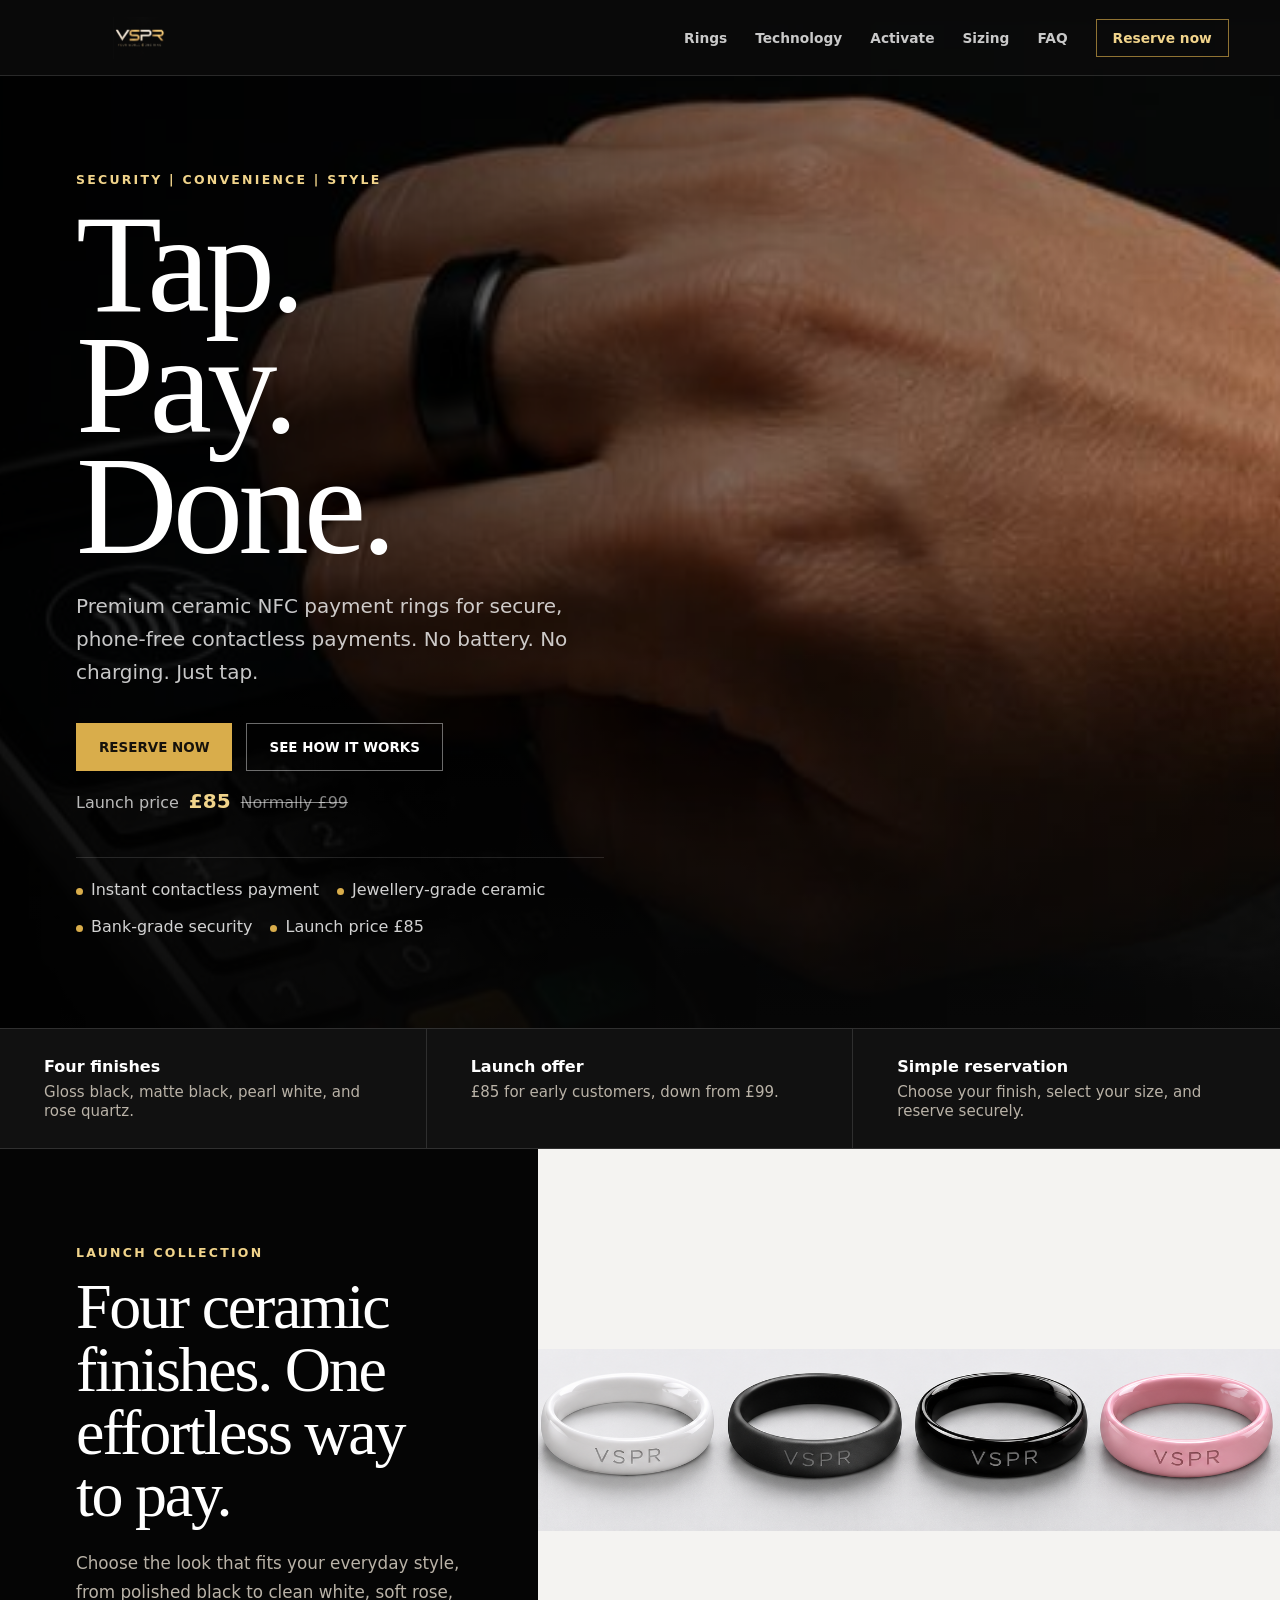
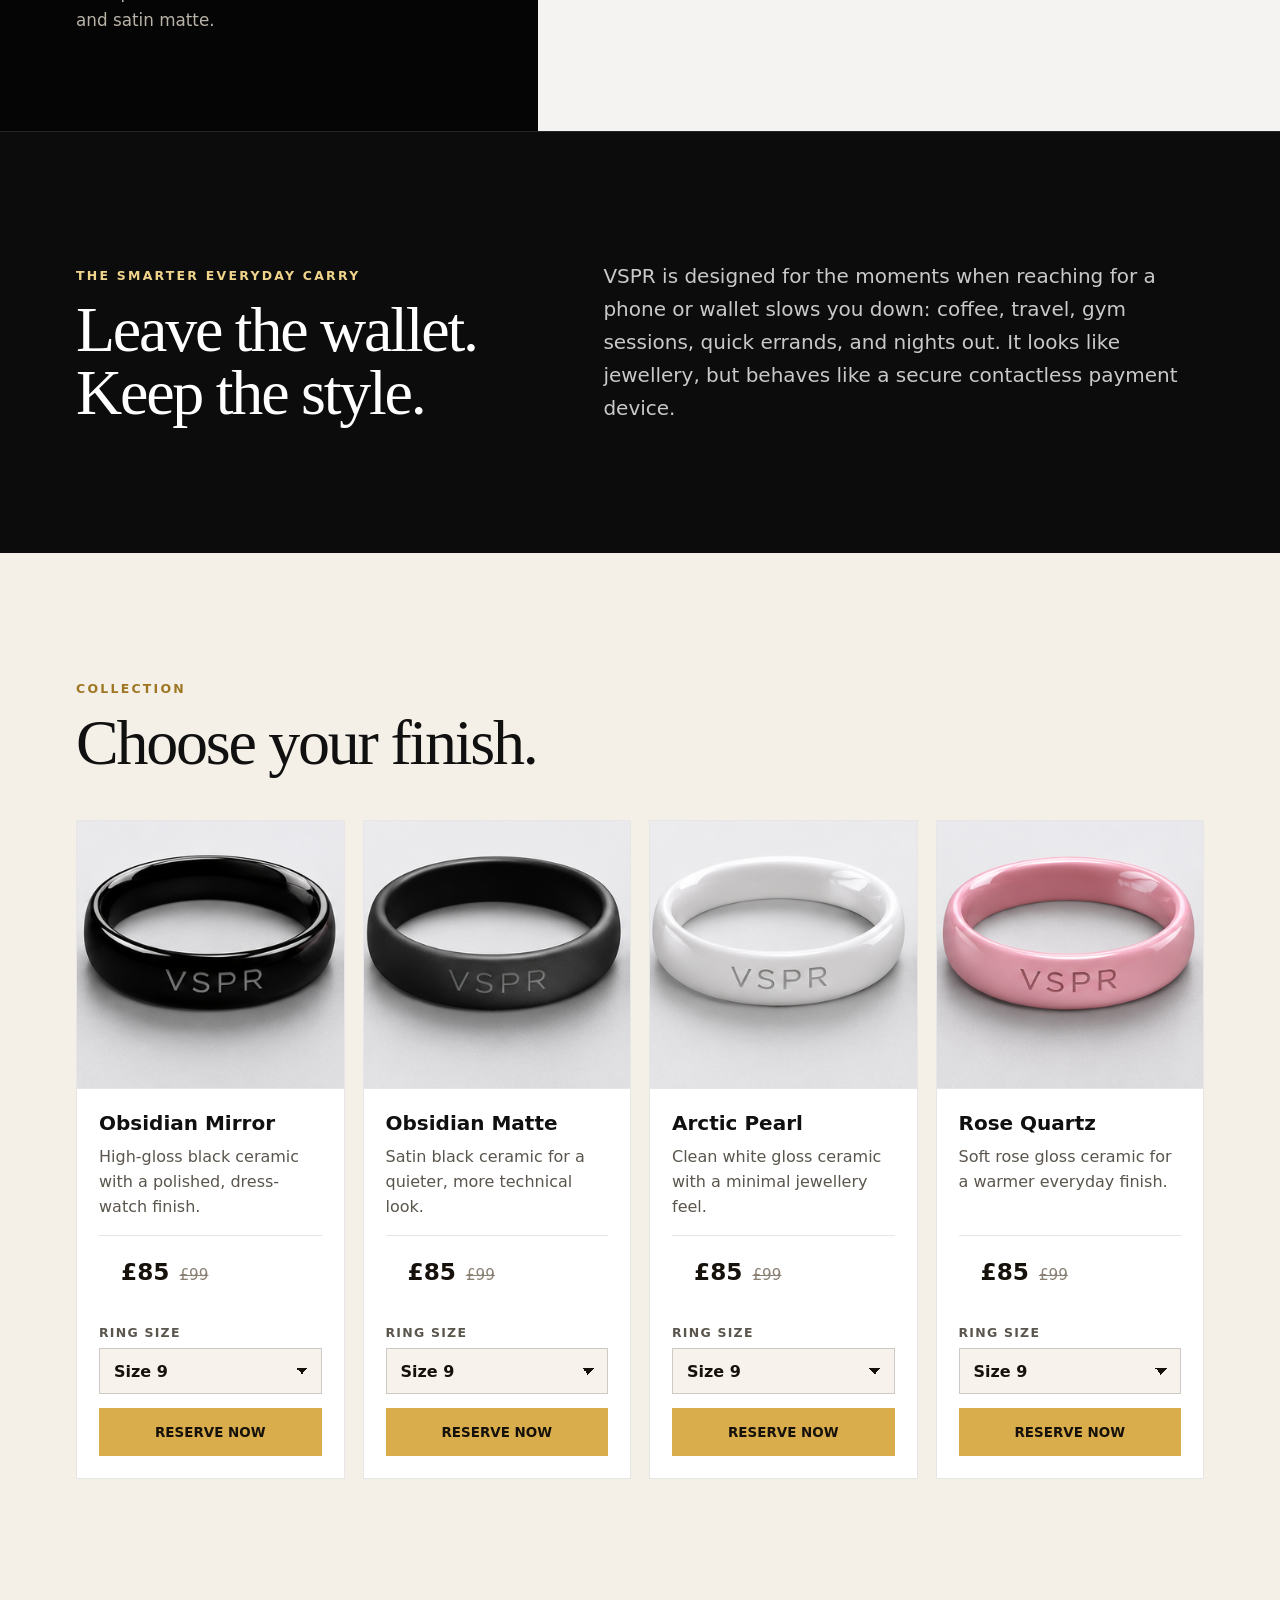
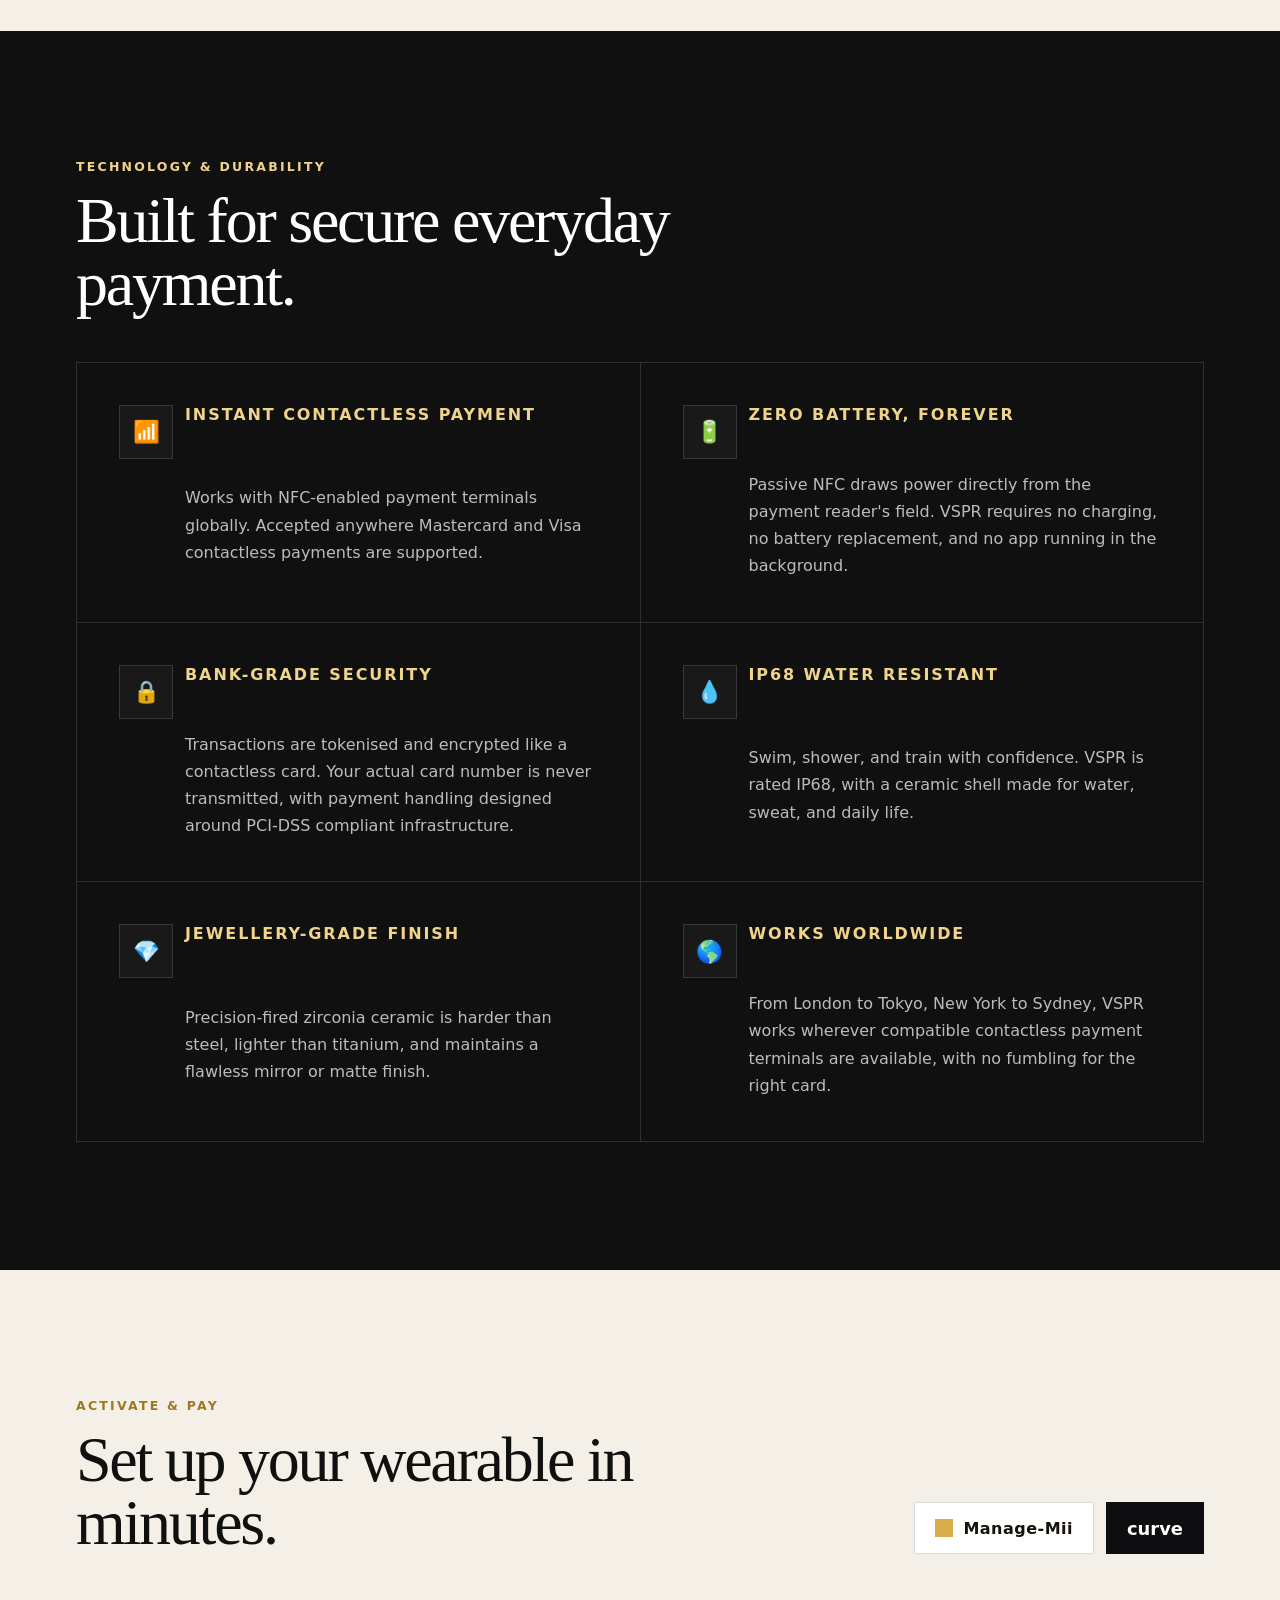
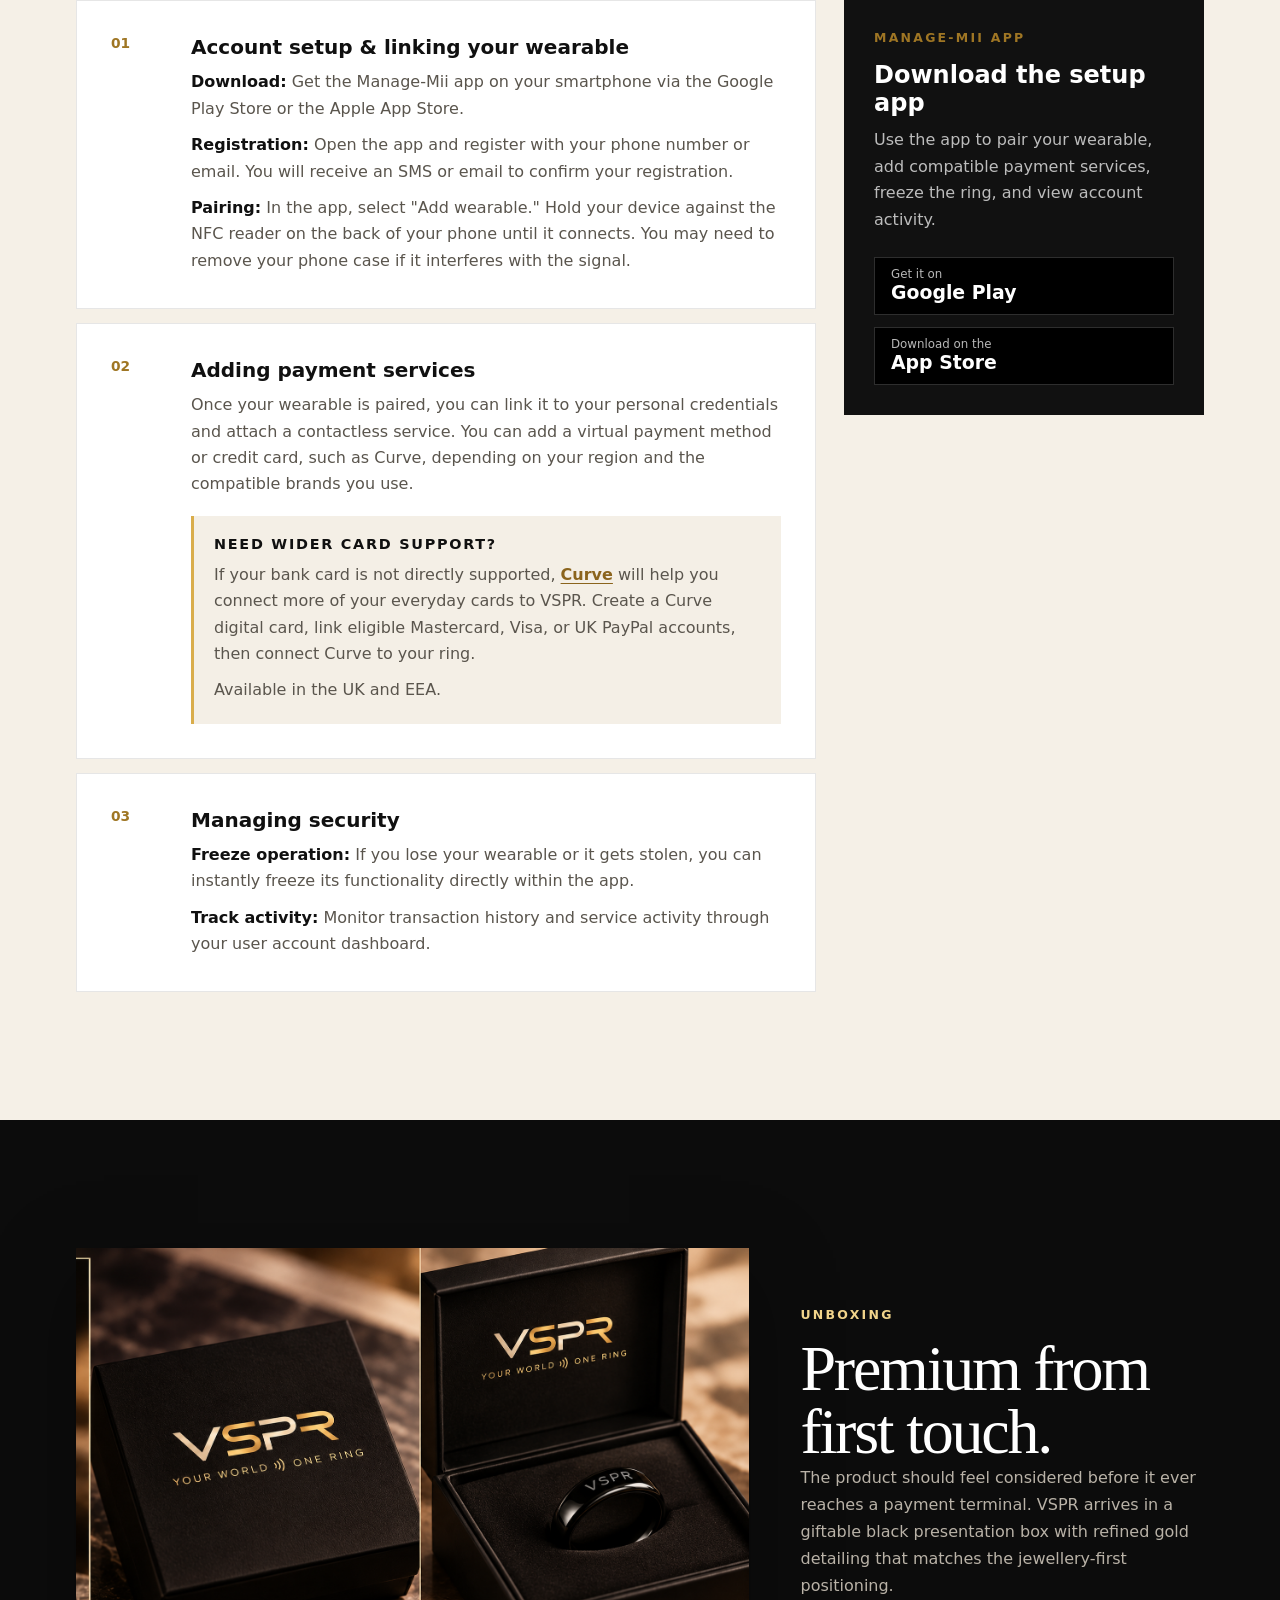
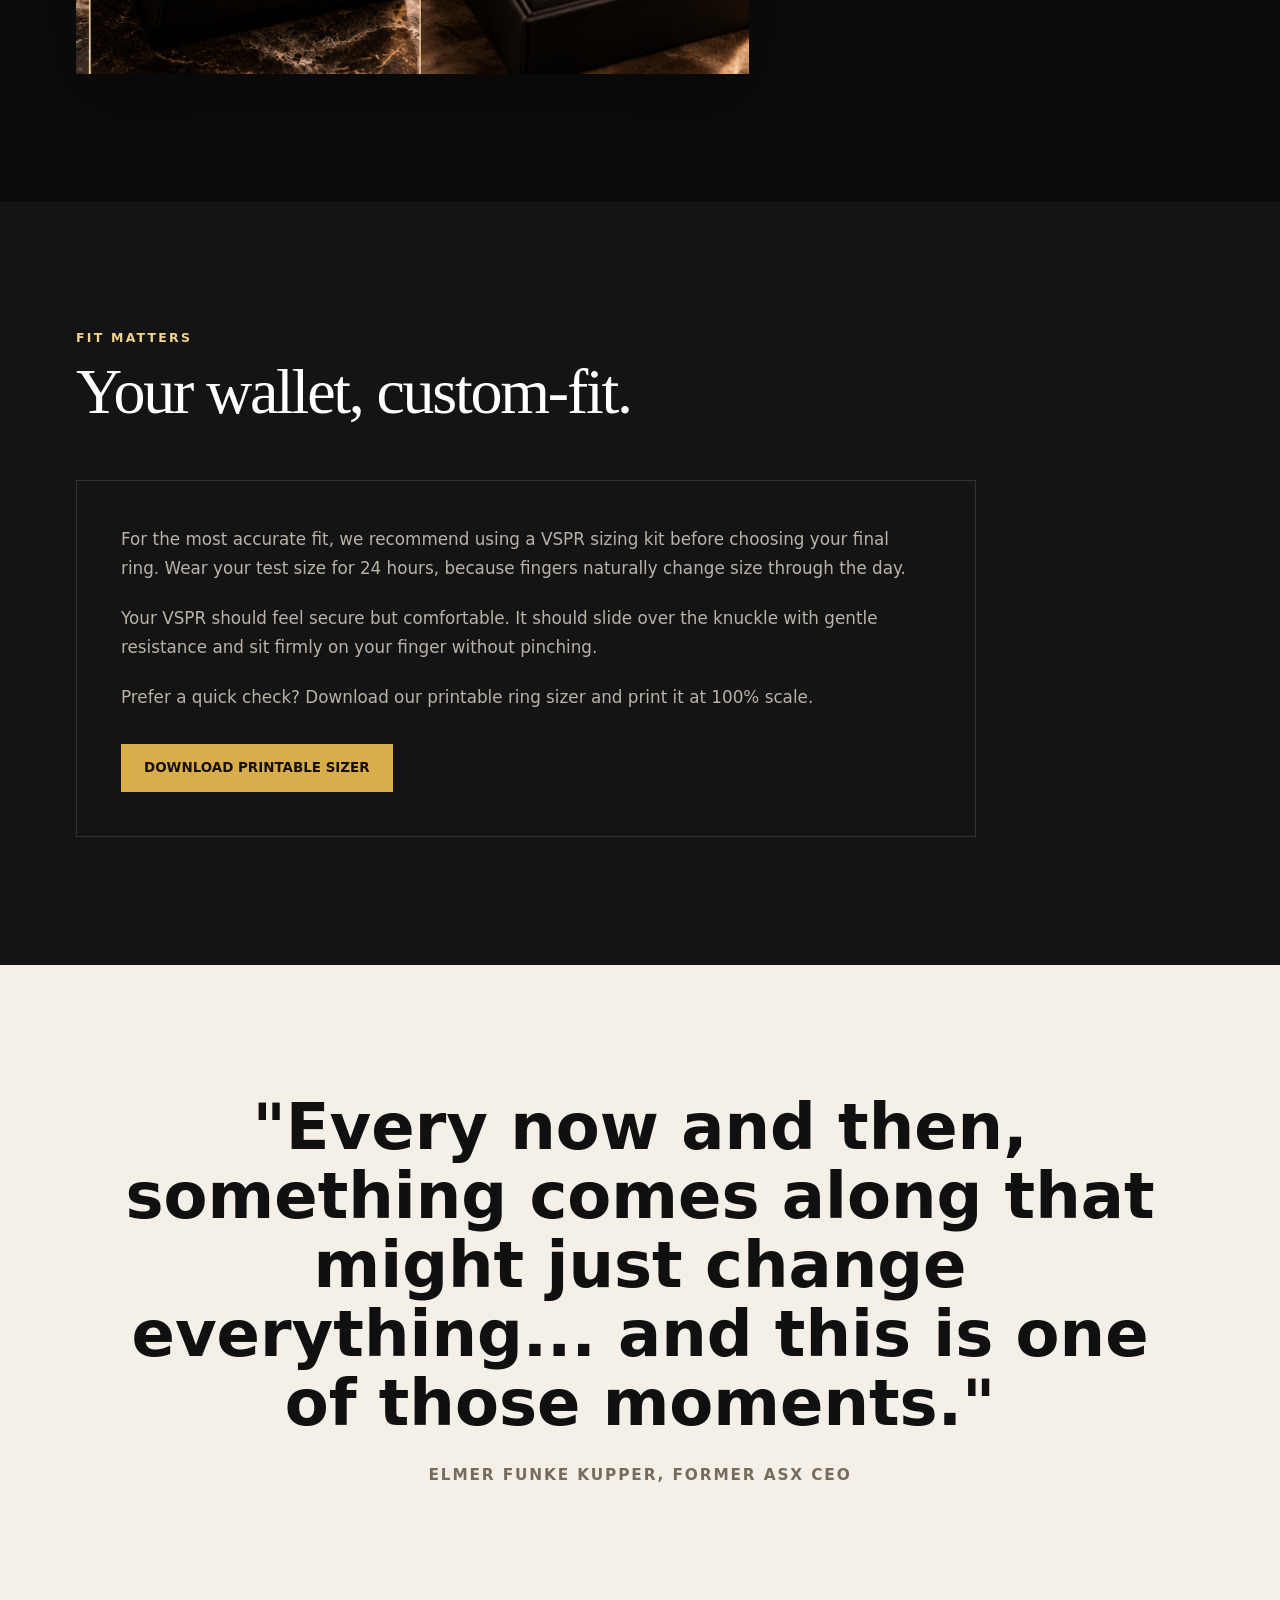
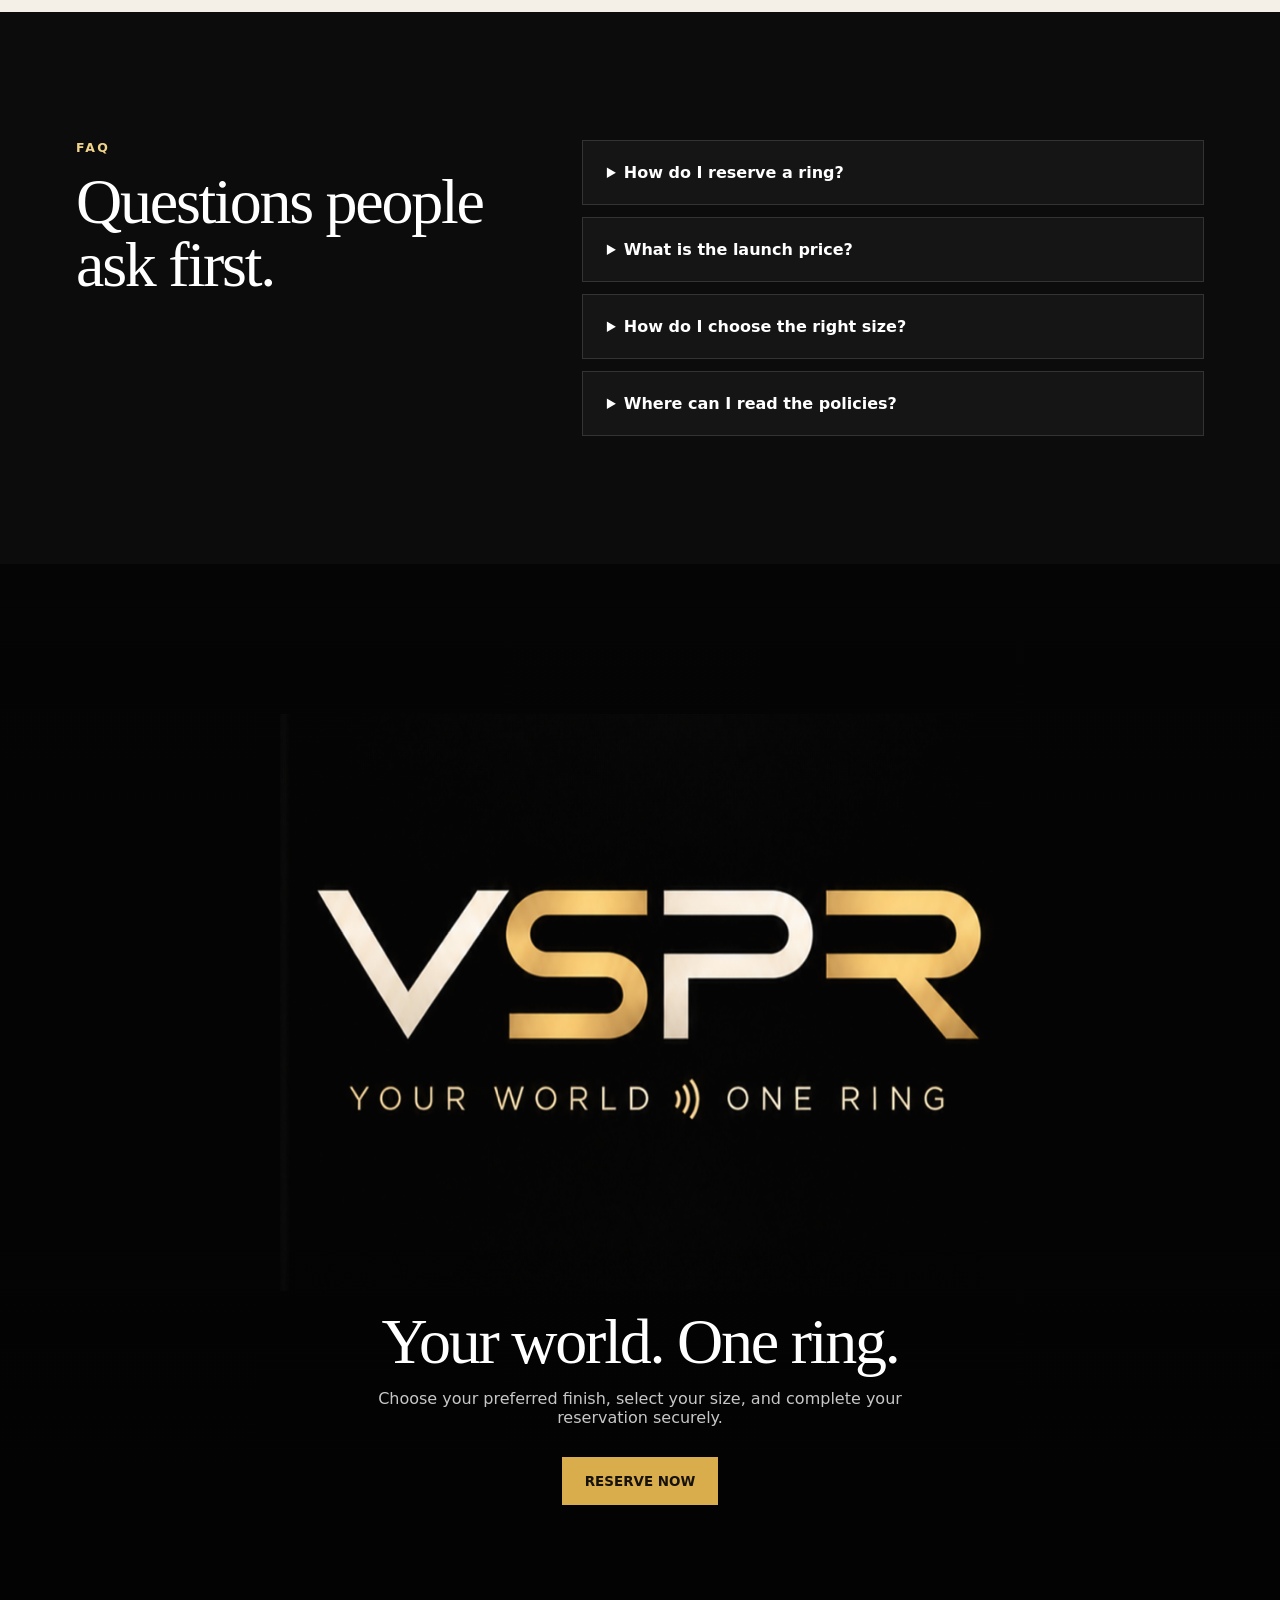
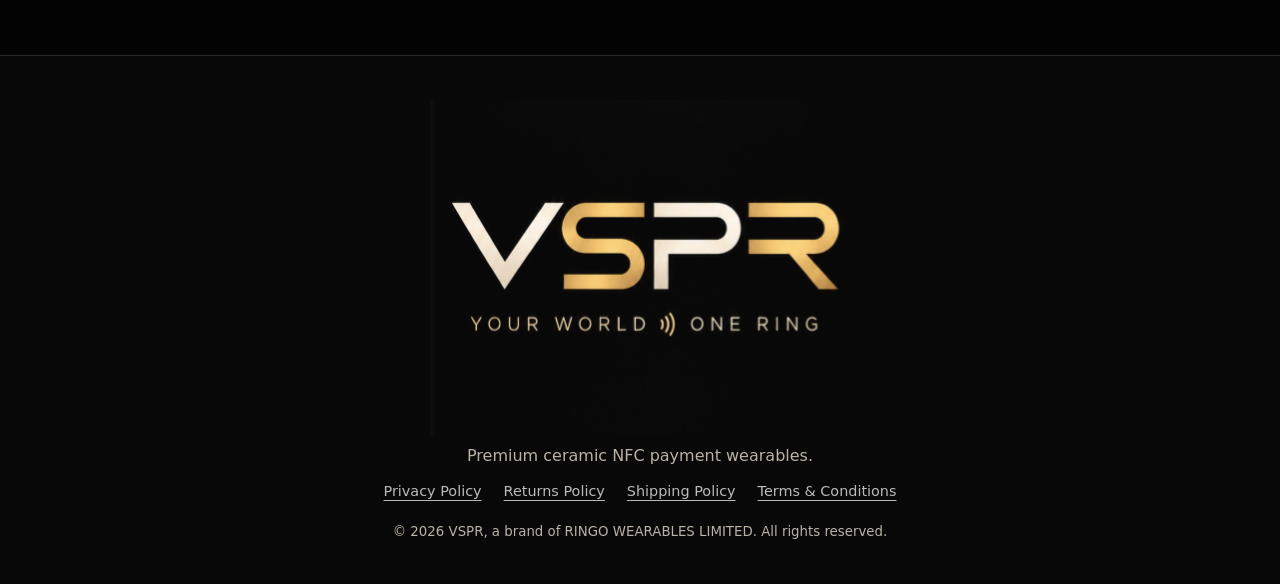
==== index.html @ 86c23a68 "Add files via upload" ====
<!doctype html>
<html lang="en">
<head>
  <meta charset="utf-8">
  <meta name="viewport" content="width=device-width, initial-scale=1">
  <title>VSPR | NFC Payment Rings</title>
  <meta name="description" content="Premium ceramic NFC payment rings for secure, phone-free contactless payments. No battery. No charging. Just tap.">
  <link rel="stylesheet" href="styles.css">
</head>
<body>
  <header class="site-header" data-header>
    <a class="brand" href="#top" aria-label="VSPR home">
      <img src="vspr-lockup.png" alt="VSPR">
    </a>
    <button class="nav-toggle" type="button" aria-label="Open menu" aria-expanded="false" data-nav-toggle>
      <span></span>
      <span></span>
      <span></span>
    </button>
    <nav class="site-nav" data-nav>
      <a href="#rings">Rings</a>
      <a href="#technology">Technology</a>
      <a href="#activate">Activate</a>
      <a href="#sizing">Sizing</a>
      <a href="#faq">FAQ</a>
      <a class="nav-cta" href="#rings">Reserve now</a>
    </nav>
  </header>

  <main id="top">
    <section class="hero">
      <div class="hero-media" aria-hidden="true">
        <img src="lifestyle-1.png" alt="">
      </div>
      <div class="hero-overlay"></div>
      <div class="hero-content">
        <p class="eyebrow">Security | Convenience | Style</p>
        <h1 class="hero-title">Tap.<br>Pay.<br>Done.</h1>
        <p class="hero-copy">Premium ceramic NFC payment rings for secure, phone-free contactless payments. No battery. No charging. Just tap.</p>
        <div class="hero-actions">
          <a class="btn btn-primary" href="#rings">Reserve now</a>
          <a class="btn btn-secondary" href="#technology">See how it works</a>
        </div>
        <p class="hero-price">Launch price <strong>&pound;85</strong> <span>Normally &pound;99</span></p>
        <div class="hero-proof" aria-label="Key product benefits">
          <span>Instant contactless payment</span>
          <span>Jewellery-grade ceramic</span>
          <span>Bank-grade security</span>
          <span>Launch price &pound;85</span>
        </div>
      </div>
    </section>

    <section class="trust-strip" aria-label="VSPR highlights">
      <div>
        <strong>Four finishes</strong>
        <span>Gloss black, matte black, pearl white, and rose quartz.</span>
      </div>
      <div>
        <strong>Launch offer</strong>
        <span>&pound;85 for early customers, down from &pound;99.</span>
      </div>
      <div>
        <strong>Simple reservation</strong>
        <span>Choose your finish, select your size, and reserve securely.</span>
      </div>
    </section>

    <section class="collection-reveal" aria-label="VSPR launch collection">
      <div class="collection-reveal-copy">
        <p class="eyebrow">Launch collection</p>
        <h2>Four ceramic finishes. One effortless way to pay.</h2>
        <p>Choose the look that fits your everyday style, from polished black to clean white, soft rose, and satin matte.</p>
      </div>
      <div class="collection-reveal-image">
        <img src="vspr-collection.png" alt="Four branded VSPR ceramic payment rings in white, matte black, rose, and gloss black">
      </div>
    </section>

    <section class="section intro">
      <div class="section-copy">
        <p class="eyebrow">The smarter everyday carry</p>
        <h2>Leave the wallet. Keep the style.</h2>
      </div>
      <p class="lead">VSPR is designed for the moments when reaching for a phone or wallet slows you down: coffee, travel, gym sessions, quick errands, and nights out. It looks like jewellery, but behaves like a secure contactless payment device.</p>
    </section>

    <section class="section collection" id="rings">
      <div class="section-copy">
        <p class="eyebrow">Collection</p>
        <h2>Choose your finish.</h2>
      </div>
      <div class="product-grid">
        <article class="product-card" data-product-card data-product-id="obsidian-mirror" data-product-name="Obsidian Mirror">
          <img src="obsidian-mirror-vspr.png" alt="Obsidian Mirror black gloss ceramic VSPR payment ring">
          <div>
            <h3>Obsidian Mirror</h3>
            <p>High-gloss black ceramic with a polished, dress-watch finish.</p>
            <div class="price-line" aria-label="Launch price 85 pounds, normally 99 pounds">
              <span>&pound;85</span>
              <del>&pound;99</del>
            </div>
            <label class="product-option">
              <span>Ring size</span>
              <select data-ring-size aria-label="Select Obsidian Mirror ring size">
                <option value="6">Size 6</option>
                <option value="7">Size 7</option>
                <option value="8">Size 8</option>
                <option value="9" selected>Size 9</option>
                <option value="10">Size 10</option>
                <option value="11">Size 11</option>
                <option value="12">Size 12</option>
              </select>
            </label>
            <button type="button" class="product-action" data-checkout>Reserve now</button>
          </div>
        </article>
        <article class="product-card" data-product-card data-product-id="obsidian-matte" data-product-name="Obsidian Matte">
          <img src="obsidian-matte-vspr.png" alt="Obsidian Matte black satin ceramic VSPR payment ring">
          <div>
            <h3>Obsidian Matte</h3>
            <p>Satin black ceramic for a quieter, more technical look.</p>
            <div class="price-line" aria-label="Launch price 85 pounds, normally 99 pounds">
              <span>&pound;85</span>
              <del>&pound;99</del>
            </div>
            <label class="product-option">
              <span>Ring size</span>
              <select data-ring-size aria-label="Select Obsidian Matte ring size">
                <option value="6">Size 6</option>
                <option value="7">Size 7</option>
                <option value="8">Size 8</option>
                <option value="9" selected>Size 9</option>
                <option value="10">Size 10</option>
                <option value="11">Size 11</option>
                <option value="12">Size 12</option>
              </select>
            </label>
            <button type="button" class="product-action" data-checkout>Reserve now</button>
          </div>
        </article>
        <article class="product-card" data-product-card data-product-id="arctic-pearl" data-product-name="Arctic Pearl">
          <img src="arctic-pearl-vspr.png" alt="Arctic Pearl white gloss ceramic VSPR payment ring">
          <div>
            <h3>Arctic Pearl</h3>
            <p>Clean white gloss ceramic with a minimal jewellery feel.</p>
            <div class="price-line" aria-label="Launch price 85 pounds, normally 99 pounds">
              <span>&pound;85</span>
              <del>&pound;99</del>
            </div>
            <label class="product-option">
              <span>Ring size</span>
              <select data-ring-size aria-label="Select Arctic Pearl ring size">
                <option value="6">Size 6</option>
                <option value="7">Size 7</option>
                <option value="8">Size 8</option>
                <option value="9" selected>Size 9</option>
                <option value="10">Size 10</option>
                <option value="11">Size 11</option>
                <option value="12">Size 12</option>
              </select>
            </label>
            <button type="button" class="product-action" data-checkout>Reserve now</button>
          </div>
        </article>
        <article class="product-card" data-product-card data-product-id="rose-quartz" data-product-name="Rose Quartz">
          <img src="rose-quartz-vspr.png" alt="Rose Quartz pink gloss ceramic VSPR payment ring">
          <div>
            <h3>Rose Quartz</h3>
            <p>Soft rose gloss ceramic for a warmer everyday finish.</p>
            <div class="price-line" aria-label="Launch price 85 pounds, normally 99 pounds">
              <span>&pound;85</span>
              <del>&pound;99</del>
            </div>
            <label class="product-option">
              <span>Ring size</span>
              <select data-ring-size aria-label="Select Rose Quartz ring size">
                <option value="6">Size 6</option>
                <option value="7">Size 7</option>
                <option value="8">Size 8</option>
                <option value="9" selected>Size 9</option>
                <option value="10">Size 10</option>
                <option value="11">Size 11</option>
                <option value="12">Size 12</option>
              </select>
            </label>
            <button type="button" class="product-action" data-checkout>Reserve now</button>
          </div>
        </article>
      </div>
      <p class="checkout-message" data-checkout-message role="status" aria-live="polite"></p>
    </section>

    <section class="section feature-grid-section" id="technology">
      <div class="section-copy">
        <p class="eyebrow">Technology &amp; durability</p>
        <h2>Built for secure everyday payment.</h2>
      </div>
      <div class="feature-grid">
        <article>
          <span aria-hidden="true">&#128246;</span>
          <h3>Instant contactless payment</h3>
          <p>Works with NFC-enabled payment terminals globally. Accepted anywhere Mastercard and Visa contactless payments are supported.</p>
        </article>
        <article>
          <span aria-hidden="true">&#128267;</span>
          <h3>Zero battery, forever</h3>
          <p>Passive NFC draws power directly from the payment reader's field. VSPR requires no charging, no battery replacement, and no app running in the background.</p>
        </article>
        <article>
          <span aria-hidden="true">&#128274;</span>
          <h3>Bank-grade security</h3>
          <p>Transactions are tokenised and encrypted like a contactless card. Your actual card number is never transmitted, with payment handling designed around PCI-DSS compliant infrastructure.</p>
        </article>
        <article>
          <span aria-hidden="true">&#128167;</span>
          <h3>IP68 water resistant</h3>
          <p>Swim, shower, and train with confidence. VSPR is rated IP68, with a ceramic shell made for water, sweat, and daily life.</p>
        </article>
        <article>
          <span aria-hidden="true">&#128142;</span>
          <h3>Jewellery-grade finish</h3>
          <p>Precision-fired zirconia ceramic is harder than steel, lighter than titanium, and maintains a flawless mirror or matte finish.</p>
        </article>
        <article>
          <span aria-hidden="true">&#127758;</span>
          <h3>Works worldwide</h3>
          <p>From London to Tokyo, New York to Sydney, VSPR works wherever compatible contactless payment terminals are available, with no fumbling for the right card.</p>
        </article>
      </div>
    </section>

    <section class="section activation" id="activate">
      <div class="activation-header">
        <div class="section-copy">
          <p class="eyebrow">Activate &amp; pay</p>
          <h2>Set up your wearable in minutes.</h2>
        </div>
        <div class="partner-lockup" aria-label="Supported setup and payment partners">
          <a class="partner-logo manage-logo" href="https://play.google.com/store/search?q=Manage-Mii&c=apps" target="_blank" rel="noopener">Manage-Mii</a>
          <a class="partner-logo curve-logo" href="https://onelink.curve.com/1WAh?pid=business_development&amp;c=bd_website_signup_cnick_mainlink_26022025&amp;reward_amount=0&amp;promo_code=0&amp;display_name=CNICK&amp;af_channel=Wearables&amp;af_partner_name=CNICK&amp;af_placement=Website&amp;ref=CURVE" target="_blank" rel="noopener">curve</a>
        </div>
      </div>

      <div class="activation-layout">
        <div class="activation-steps">
          <article>
            <span>01</span>
            <div>
              <h3>Account setup &amp; linking your wearable</h3>
              <p><strong>Download:</strong> Get the Manage-Mii app on your smartphone via the Google Play Store or the Apple App Store.</p>
              <p><strong>Registration:</strong> Open the app and register with your phone number or email. You will receive an SMS or email to confirm your registration.</p>
              <p><strong>Pairing:</strong> In the app, select "Add wearable." Hold your device against the NFC reader on the back of your phone until it connects. You may need to remove your phone case if it interferes with the signal.</p>
            </div>
          </article>
          <article>
            <span>02</span>
            <div>
              <h3>Adding payment services</h3>
              <p>Once your wearable is paired, you can link it to your personal credentials and attach a contactless service. You can add a virtual payment method or credit card, such as Curve, depending on your region and the compatible brands you use.</p>
              <div class="curve-note">
                <h4>Need wider card support?</h4>
                <p>If your bank card is not directly supported, <a href="https://onelink.curve.com/1WAh?pid=business_development&amp;c=bd_website_signup_cnick_mainlink_26022025&amp;reward_amount=0&amp;promo_code=0&amp;display_name=CNICK&amp;af_channel=Wearables&amp;af_partner_name=CNICK&amp;af_placement=Website&amp;ref=CURVE" target="_blank" rel="noopener">Curve</a> will help you connect more of your everyday cards to VSPR. Create a Curve digital card, link eligible Mastercard, Visa, or UK PayPal accounts, then connect Curve to your ring.</p>
                <p>Available in the UK and EEA.</p>
              </div>
            </div>
          </article>
          <article>
            <span>03</span>
            <div>
              <h3>Managing security</h3>
              <p><strong>Freeze operation:</strong> If you lose your wearable or it gets stolen, you can instantly freeze its functionality directly within the app.</p>
              <p><strong>Track activity:</strong> Monitor transaction history and service activity through your user account dashboard.</p>
            </div>
          </article>
        </div>

        <aside class="app-panel" aria-label="Download Manage-Mii app">
          <p class="eyebrow">Manage-Mii app</p>
          <h3>Download the setup app</h3>
          <p>Use the app to pair your wearable, add compatible payment services, freeze the ring, and view account activity.</p>
          <div class="store-buttons">
            <a class="store-button play-store" href="https://play.google.com/store/search?q=Manage-Mii&c=apps" target="_blank" rel="noopener" aria-label="Find Manage-Mii on Google Play">
              <span>Get it on</span>
              <strong>Google Play</strong>
            </a>
            <a class="store-button app-store" href="https://apps.apple.com/search?term=Manage-Mii" target="_blank" rel="noopener" aria-label="Find Manage-Mii on the Apple App Store">
              <span>Download on the</span>
              <strong>App Store</strong>
            </a>
          </div>
        </aside>
      </div>
    </section>

    <section class="section packaging">
      <div class="packaging-image">
        <img src="vspr-packaging.png" alt="VSPR premium black presentation box with NFC payment ring">
      </div>
      <div class="packaging-copy">
        <p class="eyebrow">Unboxing</p>
        <h2>Premium from first touch.</h2>
        <p>The product should feel considered before it ever reaches a payment terminal. VSPR arrives in a giftable black presentation box with refined gold detailing that matches the jewellery-first positioning.</p>
      </div>
    </section>

    <section class="section sizing" id="sizing">
      <div class="section-copy">
        <p class="eyebrow">Fit matters</p>
        <h2>Your wallet, custom-fit.</h2>
      </div>
      <div class="sizing-card">
        <p>For the most accurate fit, we recommend using a VSPR sizing kit before choosing your final ring. Wear your test size for 24 hours, because fingers naturally change size through the day.</p>
        <p>Your VSPR should feel secure but comfortable. It should slide over the knuckle with gentle resistance and sit firmly on your finger without pinching.</p>
        <p>Prefer a quick check? Download our printable ring sizer and print it at 100% scale.</p>
        <a class="btn btn-primary" href="ringsizer.png" download="ringsizer.png">Download Printable Sizer</a>
      </div>
    </section>

    <section class="section quote-section">
      <figure class="quote-block">
        <blockquote>
          "Every now and then, something comes along that might just change everything... and this is one of those moments."
        </blockquote>
        <figcaption>Elmer Funke Kupper, Former ASX CEO</figcaption>
      </figure>
    </section>

    <section class="section faq" id="faq">
      <div class="section-copy">
        <p class="eyebrow">FAQ</p>
        <h2>Questions people ask first.</h2>
      </div>
      <div class="faq-list">
        <details>
          <summary>How do I reserve a ring?</summary>
          <p>Choose your preferred finish and size. Once VSPR reservations open, this button will continue to secure Stripe checkout.</p>
        </details>
        <details>
          <summary>What is the launch price?</summary>
          <p>The launch price is &pound;85, reduced from the usual &pound;99 price.</p>
        </details>
        <details>
          <summary>How do I choose the right size?</summary>
          <p>Measure the finger you naturally use at checkout and choose a fit that slides over the knuckle with gentle resistance.</p>
        </details>
        <details>
          <summary>Where can I read the policies?</summary>
          <p>You can read the <a href="policies.html#privacy">Privacy Policy</a>, <a href="policies.html#returns">Returns Policy</a>, <a href="policies.html#shipping">Shipping Policy</a>, and <a href="policies.html#terms">Terms &amp; Conditions</a> on our branded policies page.</p>
        </details>
      </div>
    </section>

    <section class="final-cta">
      <img src="vspr-lockup.png" alt="VSPR — Your World. One Ring.">
      <h2>Your world. One ring.</h2>
      <p>Choose your preferred finish, select your size, and complete your reservation securely.</p>
      <a class="btn btn-primary" href="#rings">Reserve now</a>
    </section>
  </main>

  <footer class="site-footer">
    <img src="vspr-lockup.png" alt="VSPR — Your World. One Ring.">
    <p>Premium ceramic NFC payment wearables.</p>
    <nav class="footer-policies" aria-label="Policy documents">
      <a href="policies.html#privacy">Privacy Policy</a>
      <a href="policies.html#returns">Returns Policy</a>
      <a href="policies.html#shipping">Shipping Policy</a>
      <a href="policies.html#terms">Terms &amp; Conditions</a>
    </nav>
    <small>&copy; 2026 VSPR, a brand of RINGO WEARABLES LIMITED. All rights reserved.</small>
  </footer>

  <script src="script.js"></script>
</body>
</html>
---- styles.css ----
:root {
  --bg: #0c0c0c;
  --panel: #151515;
  --panel-soft: #1c1b19;
  --ink: #ffffff;
  --muted: #b9b2a7;
  --line: rgba(255, 255, 255, 0.13);
  --gold: #d9ad4b;
  --gold-soft: #f1d48b;
  --charcoal: #101010;
  --cream: #f5f0e7;
  --shadow: 0 24px 80px rgba(0, 0, 0, 0.35);
}

* {
  box-sizing: border-box;
}

html {
  scroll-behavior: smooth;
}

body {
  margin: 0;
  background: var(--bg);
  color: var(--ink);
  font-family: Inter, ui-sans-serif, system-ui, -apple-system, BlinkMacSystemFont, "Segoe UI", sans-serif;
  letter-spacing: 0;
}

img {
  display: block;
  max-width: 100%;
}

a {
  color: inherit;
  text-decoration: none;
}

button {
  font: inherit;
}

.site-header {
  align-items: center;
  background: rgba(12, 12, 12, 0.82);
  border-bottom: 1px solid var(--line);
  display: flex;
  height: 76px;
  justify-content: space-between;
  left: 0;
  padding: 0 clamp(18px, 4vw, 56px);
  position: fixed;
  right: 0;
  top: 0;
  transition: background 180ms ease, height 180ms ease;
  z-index: 20;
}

.site-header.is-scrolled {
  background: rgba(12, 12, 12, 0.95);
  height: 66px;
}

.brand img {
  height: 34px;
  width: auto;
}

.site-nav {
  align-items: center;
  display: flex;
  gap: 28px;
}

.site-nav a {
  color: rgba(255, 255, 255, 0.78);
  font-size: 0.86rem;
  font-weight: 650;
}

.site-nav a:hover {
  color: var(--gold-soft);
}

.nav-cta {
  border: 1px solid rgba(217, 173, 75, 0.65);
  color: var(--gold-soft) !important;
  padding: 10px 16px;
}

.nav-toggle {
  background: transparent;
  border: 0;
  display: none;
  height: 44px;
  padding: 0;
  width: 44px;
}

.nav-toggle span {
  background: var(--ink);
  display: block;
  height: 2px;
  margin: 6px auto;
  width: 24px;
}

.hero {
  min-height: 94vh;
  overflow: hidden;
  position: relative;
}

.hero-media,
.hero-overlay {
  inset: 0;
  position: absolute;
}

.hero-media img {
  height: 100%;
  object-fit: cover;
  object-position: center;
  width: 100%;
}

.hero-overlay {
  background:
    linear-gradient(90deg, rgba(0, 0, 0, 0.9), rgba(0, 0, 0, 0.52) 48%, rgba(0, 0, 0, 0.18)),
    linear-gradient(0deg, rgba(12, 12, 12, 0.86), rgba(12, 12, 12, 0) 38%);
}

.hero-content {
  max-width: 680px;
  padding: 172px clamp(22px, 6vw, 76px) 92px;
  position: relative;
  z-index: 1;
}

.eyebrow {
  color: var(--gold-soft);
  font-size: 0.78rem;
  font-weight: 800;
  letter-spacing: 0.18em;
  margin: 0 0 16px;
  text-transform: uppercase;
}

h1,
h2,
h3,
p {
  margin-top: 0;
}

h1 {
  font-size: clamp(3rem, 8vw, 6.9rem);
  line-height: 0.92;
  margin-bottom: 24px;
  max-width: 760px;
}

.hero-title {
  font-size: clamp(4.2rem, 11vw, 8.8rem);
  line-height: 0.86;
}

h2 {
  font-size: clamp(2rem, 5vw, 4.4rem);
  line-height: 0.98;
  margin-bottom: 0;
}

h3 {
  font-size: 1.25rem;
  margin-bottom: 10px;
}

.hero-copy,
.lead {
  color: rgba(255, 255, 255, 0.78);
  font-size: clamp(1.05rem, 2vw, 1.25rem);
  line-height: 1.65;
}

.hero-copy {
  max-width: 580px;
}

.hero-actions {
  display: flex;
  flex-wrap: wrap;
  gap: 14px;
  margin-top: 34px;
}

.hero-price {
  align-items: baseline;
  color: rgba(255, 255, 255, 0.72);
  display: flex;
  flex-wrap: wrap;
  gap: 10px;
  margin: 18px 0 0;
}

.hero-price strong {
  color: var(--gold-soft);
  font-size: 1.25rem;
}

.hero-price span {
  color: rgba(255, 255, 255, 0.52);
  text-decoration: line-through;
}

.btn,
.product-action,
.bag a {
  align-items: center;
  border: 1px solid transparent;
  cursor: pointer;
  display: inline-flex;
  font-size: 0.84rem;
  font-weight: 850;
  justify-content: center;
  min-height: 48px;
  padding: 0 22px;
  text-transform: uppercase;
}

.btn-primary,
.product-action,
.bag a {
  background: var(--gold);
  color: #16120b;
}

.btn-secondary {
  border-color: rgba(255, 255, 255, 0.42);
  color: var(--ink);
}

.hero-proof {
  border-top: 1px solid var(--line);
  color: rgba(255, 255, 255, 0.82);
  display: flex;
  flex-wrap: wrap;
  gap: 18px;
  margin-top: 44px;
  padding-top: 22px;
}

.hero-proof span {
  position: relative;
}

.hero-proof span::before {
  color: var(--gold);
  content: "";
  background: var(--gold);
  border-radius: 50%;
  display: inline-block;
  height: 7px;
  font-weight: 900;
  margin-right: 8px;
  width: 7px;
}

.trust-strip {
  background: #111;
  border-bottom: 1px solid var(--line);
  border-top: 1px solid var(--line);
  display: grid;
  grid-template-columns: repeat(3, 1fr);
}

.trust-strip div {
  border-right: 1px solid var(--line);
  padding: 28px clamp(20px, 4vw, 44px);
}

.trust-strip div:last-child {
  border-right: 0;
}

.trust-strip strong {
  display: block;
  margin-bottom: 6px;
}

.trust-strip span {
  color: var(--muted);
  font-size: 0.94rem;
}

.collection-reveal {
  background: #050505;
  border-bottom: 1px solid var(--line);
  display: grid;
  gap: 0;
  grid-template-columns: 0.42fr 0.58fr;
  min-height: 540px;
}

.collection-reveal-copy {
  align-self: center;
  padding: clamp(52px, 8vw, 96px) clamp(22px, 6vw, 76px);
}

.collection-reveal-copy p:not(.eyebrow) {
  color: var(--muted);
  font-size: 1.05rem;
  line-height: 1.7;
  margin: 22px 0 0;
  max-width: 520px;
}

.collection-reveal-image {
  align-items: center;
  display: flex;
  min-width: 0;
  overflow: hidden;
}

.collection-reveal-image img {
  height: 100%;
  min-height: 540px;
  object-fit: cover;
  object-position: center;
  width: 100%;
}

.section {
  padding: clamp(76px, 10vw, 132px) clamp(20px, 6vw, 76px);
}

.intro {
  align-items: end;
  display: grid;
  gap: 36px;
  grid-template-columns: 0.9fr 1.1fr;
}

.section-copy {
  max-width: 760px;
}

.lead {
  margin-bottom: 0;
}

.collection {
  background: var(--cream);
  color: var(--charcoal);
}

.collection .eyebrow {
  color: #9f7624;
}

.product-grid {
  display: grid;
  gap: 18px;
  grid-template-columns: repeat(4, 1fr);
  margin-top: 46px;
}

.product-card {
  background: #fff;
  border: 1px solid rgba(16, 16, 16, 0.1);
  display: grid;
  min-height: 100%;
  overflow: hidden;
}

.product-card img {
  aspect-ratio: 1;
  background: #f1eee8;
  object-fit: contain;
  padding: 26px;
  width: 100%;
}

.product-card div {
  border-top: 1px solid rgba(16, 16, 16, 0.1);
  padding: 22px;
}

.product-card p {
  color: #5a554d;
  line-height: 1.55;
  min-height: 74px;
}

.price-line {
  align-items: baseline;
  display: flex;
  gap: 10px;
  margin: 0 0 18px;
}

.price-line span {
  color: #16120b;
  font-size: 1.45rem;
  font-weight: 900;
}

.price-line del {
  color: #8a8174;
  font-size: 0.95rem;
}

.product-option {
  display: grid;
  gap: 8px;
  margin: 0 0 14px;
}

.product-option span {
  color: #5a554d;
  font-size: 0.78rem;
  font-weight: 850;
  letter-spacing: 0.1em;
  text-transform: uppercase;
}

.product-option select {
  appearance: none;
  background:
    linear-gradient(45deg, transparent 50%, #16120b 50%) calc(100% - 18px) 50% / 7px 7px no-repeat,
    linear-gradient(135deg, #16120b 50%, transparent 50%) calc(100% - 13px) 50% / 7px 7px no-repeat,
    #f7f3ec;
  border: 1px solid rgba(16, 16, 16, 0.18);
  color: #16120b;
  font: inherit;
  font-weight: 750;
  min-height: 46px;
  padding: 0 42px 0 14px;
  width: 100%;
}

.product-action {
  width: 100%;
}

.product-action[disabled] {
  cursor: wait;
  opacity: 0.62;
}

.checkout-message {
  color: #5a554d;
  font-weight: 750;
  line-height: 1.5;
  margin: 24px 0 0;
}

.feature-grid-section {
  background: #101010;
}

.feature-grid {
  border-left: 1px solid var(--line);
  border-top: 1px solid var(--line);
  display: grid;
  grid-template-columns: repeat(2, 1fr);
  margin-top: 46px;
}

.feature-grid article {
  border-bottom: 1px solid var(--line);
  border-right: 1px solid var(--line);
  display: grid;
  gap: 12px;
  grid-template-columns: 54px 1fr;
  padding: clamp(24px, 4vw, 42px);
}

.feature-grid article > span {
  align-items: center;
  background: rgba(255, 255, 255, 0.04);
  border: 1px solid var(--line);
  color: var(--gold-soft);
  display: inline-flex;
  font-size: 1.35rem;
  font-weight: 900;
  height: 54px;
  justify-content: center;
  letter-spacing: 0;
  line-height: 1;
  width: 54px;
}

.feature-grid h3 {
  color: var(--gold-soft);
  font-size: 1rem;
  grid-column: 2;
  letter-spacing: 0.12em;
  margin-bottom: 10px;
  text-transform: uppercase;
}

.feature-grid p {
  color: rgba(255, 255, 255, 0.72);
  grid-column: 2;
  line-height: 1.7;
  margin-bottom: 0;
}

.activation {
  background: var(--cream);
  color: var(--charcoal);
}

.activation .eyebrow {
  color: #9f7624;
}

.activation-header {
  align-items: end;
  display: flex;
  gap: 28px;
  justify-content: space-between;
}

.partner-lockup {
  align-items: center;
  display: flex;
  flex-wrap: wrap;
  gap: 12px;
  justify-content: flex-end;
}

.partner-logo {
  align-items: center;
  border: 1px solid rgba(16, 16, 16, 0.14);
  display: inline-flex;
  min-height: 52px;
  padding: 0 20px;
}

.manage-logo {
  background: #ffffff;
  color: #16120b;
  font-weight: 900;
  letter-spacing: 0.03em;
}

.manage-logo::before {
  background: var(--gold);
  content: "";
  height: 18px;
  margin-right: 10px;
  width: 18px;
}

.curve-logo {
  background: #0e0e10;
  color: #ffffff;
  font-size: 1.12rem;
  font-weight: 900;
  letter-spacing: 0;
  text-transform: lowercase;
}

.activation-layout {
  align-items: start;
  display: grid;
  gap: 28px;
  grid-template-columns: minmax(0, 1fr) 360px;
  margin-top: 46px;
}

.activation-steps {
  display: grid;
  gap: 14px;
}

.activation-steps article {
  background: #ffffff;
  border: 1px solid rgba(16, 16, 16, 0.1);
  display: grid;
  gap: 22px;
  grid-template-columns: 58px 1fr;
  padding: clamp(22px, 4vw, 34px);
}

.activation-steps article > span {
  color: #9f7624;
  font-size: 0.86rem;
  font-weight: 900;
}

.activation-steps h3,
.app-panel h3 {
  color: var(--charcoal);
}

.activation-steps p {
  color: #5a554d;
  line-height: 1.65;
  margin-bottom: 10px;
}

.activation-steps p:last-child {
  margin-bottom: 0;
}

.activation-steps strong {
  color: var(--charcoal);
}

.curve-note {
  background: #f4efe6;
  border-left: 3px solid var(--gold);
  margin-top: 18px;
  padding: 20px;
}

.curve-note h4 {
  color: var(--charcoal);
  font-size: 0.9rem;
  letter-spacing: 0.12em;
  margin: 0 0 10px;
  text-transform: uppercase;
}

.curve-note p {
  margin-bottom: 10px;
}

.curve-note a {
  color: #8b641d;
  font-weight: 850;
  text-decoration: underline;
  text-underline-offset: 3px;
}

.app-panel {
  background: #111111;
  color: #ffffff;
  padding: 30px;
  position: sticky;
  top: 92px;
}

.app-panel h3 {
  color: #ffffff;
  font-size: 1.5rem;
}

.app-panel p:not(.eyebrow) {
  color: rgba(255, 255, 255, 0.72);
  line-height: 1.65;
}

.store-buttons {
  display: grid;
  gap: 12px;
  margin-top: 24px;
}

.store-button {
  background: #000000;
  border: 1px solid rgba(255, 255, 255, 0.18);
  color: #ffffff;
  display: block;
  min-height: 58px;
  padding: 10px 16px;
}

.store-button span,
.store-button strong {
  display: block;
}

.store-button span {
  color: rgba(255, 255, 255, 0.72);
  font-size: 0.74rem;
  line-height: 1.1;
}

.store-button strong {
  font-size: 1.18rem;
  line-height: 1.2;
}

.store-button:hover {
  border-color: var(--gold);
}

.packaging {
  align-items: center;
  display: grid;
  gap: 52px;
  grid-template-columns: 1.25fr 0.75fr;
}

.packaging-image img {
  box-shadow: var(--shadow);
}

.packaging-copy p:not(.eyebrow) {
  color: var(--muted);
  line-height: 1.7;
}

.sizing {
  background: #141414;
}

.sizing-card {
  border: 1px solid var(--line);
  margin-top: 56px;
  max-width: 900px;
  padding: clamp(26px, 5vw, 44px);
}

.sizing-card p {
  color: var(--muted);
  font-size: 1.05rem;
  line-height: 1.7;
  margin-bottom: 22px;
}

.sizing-card .btn {
  margin-top: 10px;
}

.quote-section {
  background: var(--cream);
  color: var(--charcoal);
  text-align: center;
}

.quote-block {
  margin: 0 auto;
  max-width: 1080px;
}

blockquote {
  font-size: clamp(2rem, 5vw, 4.2rem);
  font-weight: 850;
  line-height: 1.08;
  margin: 0;
}

.quote-block figcaption {
  color: #766c5e;
  font-size: 0.96rem;
  font-weight: 850;
  letter-spacing: 0.12em;
  margin-top: 28px;
  text-transform: uppercase;
}

.faq {
  display: grid;
  gap: 46px;
  grid-template-columns: 0.85fr 1.15fr;
}

.faq-list {
  display: grid;
  gap: 12px;
}

details {
  background: var(--panel);
  border: 1px solid var(--line);
  padding: 22px 24px;
}

summary {
  cursor: pointer;
  font-weight: 850;
}

details p {
  color: var(--muted);
  line-height: 1.65;
  margin: 16px 0 0;
}

details p a {
  color: var(--gold-soft);
  font-weight: 850;
  text-decoration: underline;
  text-underline-offset: 3px;
}

.final-cta {
  background:
    linear-gradient(rgba(0, 0, 0, 0.62), rgba(0, 0, 0, 0.76)),
    url("unboxing-black.png") center / cover;
  padding: clamp(82px, 12vw, 150px) 24px;
  text-align: center;
}

.final-cta img,
.site-footer img {
  height: 40px;
  margin: 0 auto 26px;
  width: auto;
}

.final-cta p {
  color: rgba(255, 255, 255, 0.78);
  margin: 16px auto 30px;
  max-width: 560px;
}

.site-footer {
  background: #080808;
  border-top: 1px solid var(--line);
  color: var(--muted);
  padding: 44px 20px;
  text-align: center;
}

.site-footer p {
  margin-bottom: 8px;
}

.footer-policies {
  display: flex;
  flex-wrap: wrap;
  gap: 14px 22px;
  justify-content: center;
  margin: 18px auto 22px;
  max-width: 760px;
}

.footer-policies a {
  color: rgba(255, 255, 255, 0.72);
  font-size: 0.9rem;
  text-decoration: underline;
  text-underline-offset: 4px;
}

.footer-policies a:hover {
  color: var(--gold-soft);
}

.policy-page {
  background: var(--cream);
  color: var(--charcoal);
}

.policy-header {
  align-items: center;
  background: #0c0c0c;
  border-bottom: 1px solid rgba(217, 173, 75, 0.28);
  display: flex;
  justify-content: space-between;
  padding: 22px clamp(18px, 5vw, 64px);
}

.policy-header .brand img {
  height: 34px;
}

.policy-nav {
  align-items: center;
  display: flex;
  flex-wrap: wrap;
  gap: 20px;
  justify-content: flex-end;
}

.policy-nav a {
  color: rgba(255, 255, 255, 0.74);
  font-size: 0.84rem;
  font-weight: 800;
}

.policy-nav a:hover {
  color: var(--gold-soft);
}

.policy-cover {
  background:
    linear-gradient(90deg, rgba(0, 0, 0, 0.86), rgba(0, 0, 0, 0.46)),
    url("unboxing-black.png") center / cover;
  color: #ffffff;
  min-height: 74vh;
  padding: clamp(82px, 12vw, 150px) clamp(22px, 7vw, 88px);
}

.policy-cover h1 {
  font-size: clamp(3.5rem, 9vw, 8rem);
  margin-bottom: 24px;
  max-width: 900px;
}

.policy-cover p:not(.eyebrow) {
  color: rgba(255, 255, 255, 0.76);
  font-size: clamp(1.05rem, 2vw, 1.35rem);
  line-height: 1.65;
  max-width: 680px;
}

.policy-cover-links {
  display: flex;
  flex-wrap: wrap;
  gap: 12px;
  margin-top: 34px;
}

.policy-cover-links a {
  border: 1px solid rgba(255, 255, 255, 0.28);
  color: #ffffff;
  font-size: 0.82rem;
  font-weight: 850;
  min-height: 46px;
  padding: 13px 16px;
  text-transform: uppercase;
}

.policy-cover-links a:hover {
  border-color: var(--gold);
  color: var(--gold-soft);
}

.policy-document {
  background: #ffffff;
  border: 1px solid rgba(16, 16, 16, 0.1);
  box-shadow: 0 18px 60px rgba(16, 16, 16, 0.08);
  margin: clamp(36px, 6vw, 72px) auto;
  max-width: 960px;
  padding: clamp(34px, 6vw, 72px);
  scroll-margin-top: 24px;
}

.policy-document .eyebrow {
  color: #9f7624;
}

.policy-document h2 {
  color: var(--charcoal);
  font-size: clamp(2rem, 5vw, 4rem);
  margin-bottom: 14px;
}

.policy-document h3 {
  color: var(--charcoal);
  font-size: 1.08rem;
  letter-spacing: 0.08em;
  margin: 30px 0 10px;
  text-transform: uppercase;
}

.policy-document p {
  color: #5a554d;
  font-size: 1.04rem;
  line-height: 1.75;
  margin-bottom: 18px;
}

.policy-date {
  color: #8a8174 !important;
  font-weight: 800;
}

.policy-contact {
  border-top: 1px solid rgba(16, 16, 16, 0.1);
  font-weight: 850;
  margin-top: 34px;
  padding-top: 22px;
}

.policy-contact a {
  color: #8b641d;
  text-decoration: underline;
  text-underline-offset: 3px;
}

.bag {
  align-items: center;
  background: rgba(17, 17, 17, 0.96);
  border: 1px solid var(--line);
  bottom: 20px;
  box-shadow: var(--shadow);
  display: flex;
  gap: 18px;
  left: 50%;
  padding: 14px;
  position: fixed;
  transform: translateX(-50%);
  width: min(680px, calc(100vw - 32px));
  z-index: 30;
}

.bag[hidden] {
  display: none;
}

.bag div {
  flex: 1;
  min-width: 0;
}

.bag span {
  color: var(--muted);
  display: block;
  font-size: 0.76rem;
  text-transform: uppercase;
}

.bag strong {
  display: block;
  overflow: hidden;
  text-overflow: ellipsis;
  white-space: nowrap;
}

.bag button {
  background: transparent;
  border: 1px solid var(--line);
  color: var(--ink);
  cursor: pointer;
  font-size: 1.4rem;
  height: 42px;
  width: 42px;
}

@media (max-width: 980px) {
  .site-nav {
    background: rgba(12, 12, 12, 0.98);
    border-bottom: 1px solid var(--line);
    display: none;
    flex-direction: column;
    gap: 0;
    left: 0;
    padding: 18px;
    position: absolute;
    right: 0;
    top: 100%;
  }

  .site-nav.is-open {
    display: flex;
  }

  .site-nav a {
    padding: 14px;
    width: 100%;
  }

  .nav-toggle {
    display: block;
  }

  .hero {
    min-height: 88vh;
  }

  .hero-overlay {
    background: linear-gradient(0deg, rgba(0, 0, 0, 0.92), rgba(0, 0, 0, 0.24));
  }

  .hero-content {
    padding-top: 126px;
  }

  .trust-strip,
  .collection-reveal,
  .intro,
  .activation-header,
  .activation-layout,
  .packaging,
  .faq {
    grid-template-columns: 1fr;
  }

  .trust-strip div {
    border-bottom: 1px solid var(--line);
    border-right: 0;
  }

  .collection-reveal {
    min-height: 0;
  }

  .collection-reveal-image {
    order: -1;
  }

  .collection-reveal-image img {
    min-height: 320px;
  }

  .product-grid,
  .feature-grid {
    grid-template-columns: repeat(2, 1fr);
  }

  .activation-header {
    align-items: start;
    display: grid;
  }

  .partner-lockup {
    justify-content: flex-start;
  }

  .app-panel {
    position: static;
  }
}

@media (max-width: 640px) {
  .site-header {
    height: 66px;
  }

  .brand img {
    height: 28px;
  }

  h1 {
    font-size: 3.1rem;
  }

  .hero-actions,
  .bag {
    align-items: stretch;
    flex-direction: column;
  }

  .btn,
  .bag a {
    width: 100%;
  }

  .section {
    padding-left: 18px;
    padding-right: 18px;
  }

  .product-grid,
  .feature-grid {
    grid-template-columns: 1fr;
  }

  .feature-grid article {
    grid-template-columns: 1fr;
  }

  .feature-grid article > span {
    font-size: 1.1rem;
    height: 44px;
    width: 44px;
  }

  .feature-grid h3,
  .feature-grid p {
    grid-column: 1;
  }

  .activation-steps article {
    grid-template-columns: 1fr;
  }

  .partner-logo,
  .store-button {
    width: 100%;
  }
}

@media print {
  .policy-header,
  .policy-cover-links {
    display: none;
  }

  .policy-cover,
  .policy-document {
    box-shadow: none;
    min-height: auto;
    page-break-after: always;
  }

  .policy-document {
    border: 0;
    margin: 0;
    max-width: none;
  }
}


/* VSPR brand refinements */
.brand img,
.site-footer img,
.final-cta > img {
  height: auto;
  width: 154px;
}
.hero-title,
.collection-reveal h2,
.section-copy h2,
.packaging-copy h2,
.final-cta h2 {
  font-family: Georgia, "Times New Roman", serif;
  font-weight: 500;
  letter-spacing: -0.035em;
}
.product-card img {
  aspect-ratio: 1 / 1;
  object-fit: cover;
  object-position: center;
  background: #f4f3f1;
  padding: 0;
}
.collection-reveal-image img {
  background: #f4f3f1;
  object-fit: contain;
  min-height: 420px;
}
.packaging-image img {
  background: #050505;
}
.site-footer small { max-width: 760px; }

/* VSPR approved identity system — September 2026
   Primary: SIGNAL narrow wordmark. Secondary: PURE narrow wordmark. */
.brand img {
  height: 42px;
  width: 176px;
  object-fit: contain;
  mix-blend-mode: screen;
}
.final-cta > img {
  width: min(720px, 86vw);
  height: auto;
  margin: 0 auto 20px;
  mix-blend-mode: screen;
}
.site-footer > img {
  width: min(420px, 78vw);
  height: auto;
  margin: 0 auto 10px;
  mix-blend-mode: screen;
}
@media (max-width: 720px) {
  .brand img { height: 34px; width: 142px; }
  .final-cta > img { width: min(560px, 94vw); }
  .site-footer > img { width: min(360px, 90vw); }
  .collection-reveal-image img { min-height: 280px; }
}
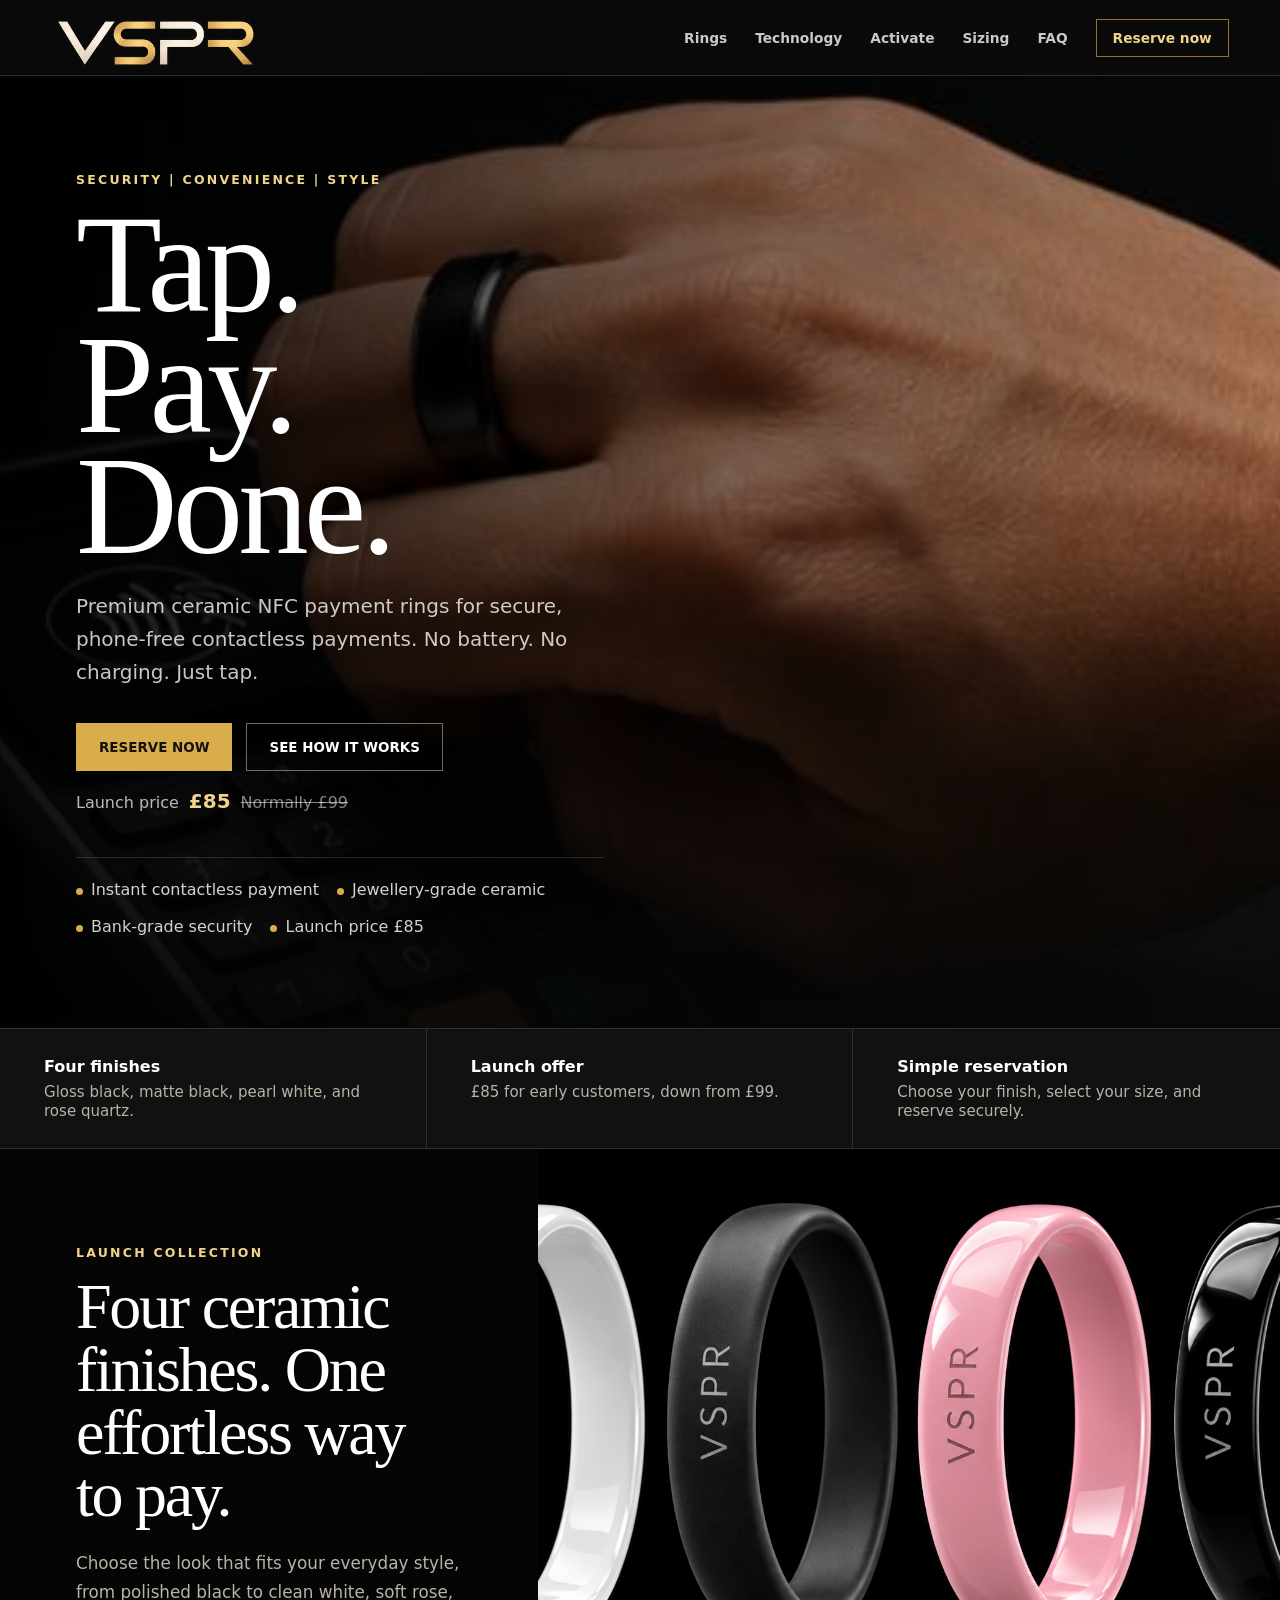
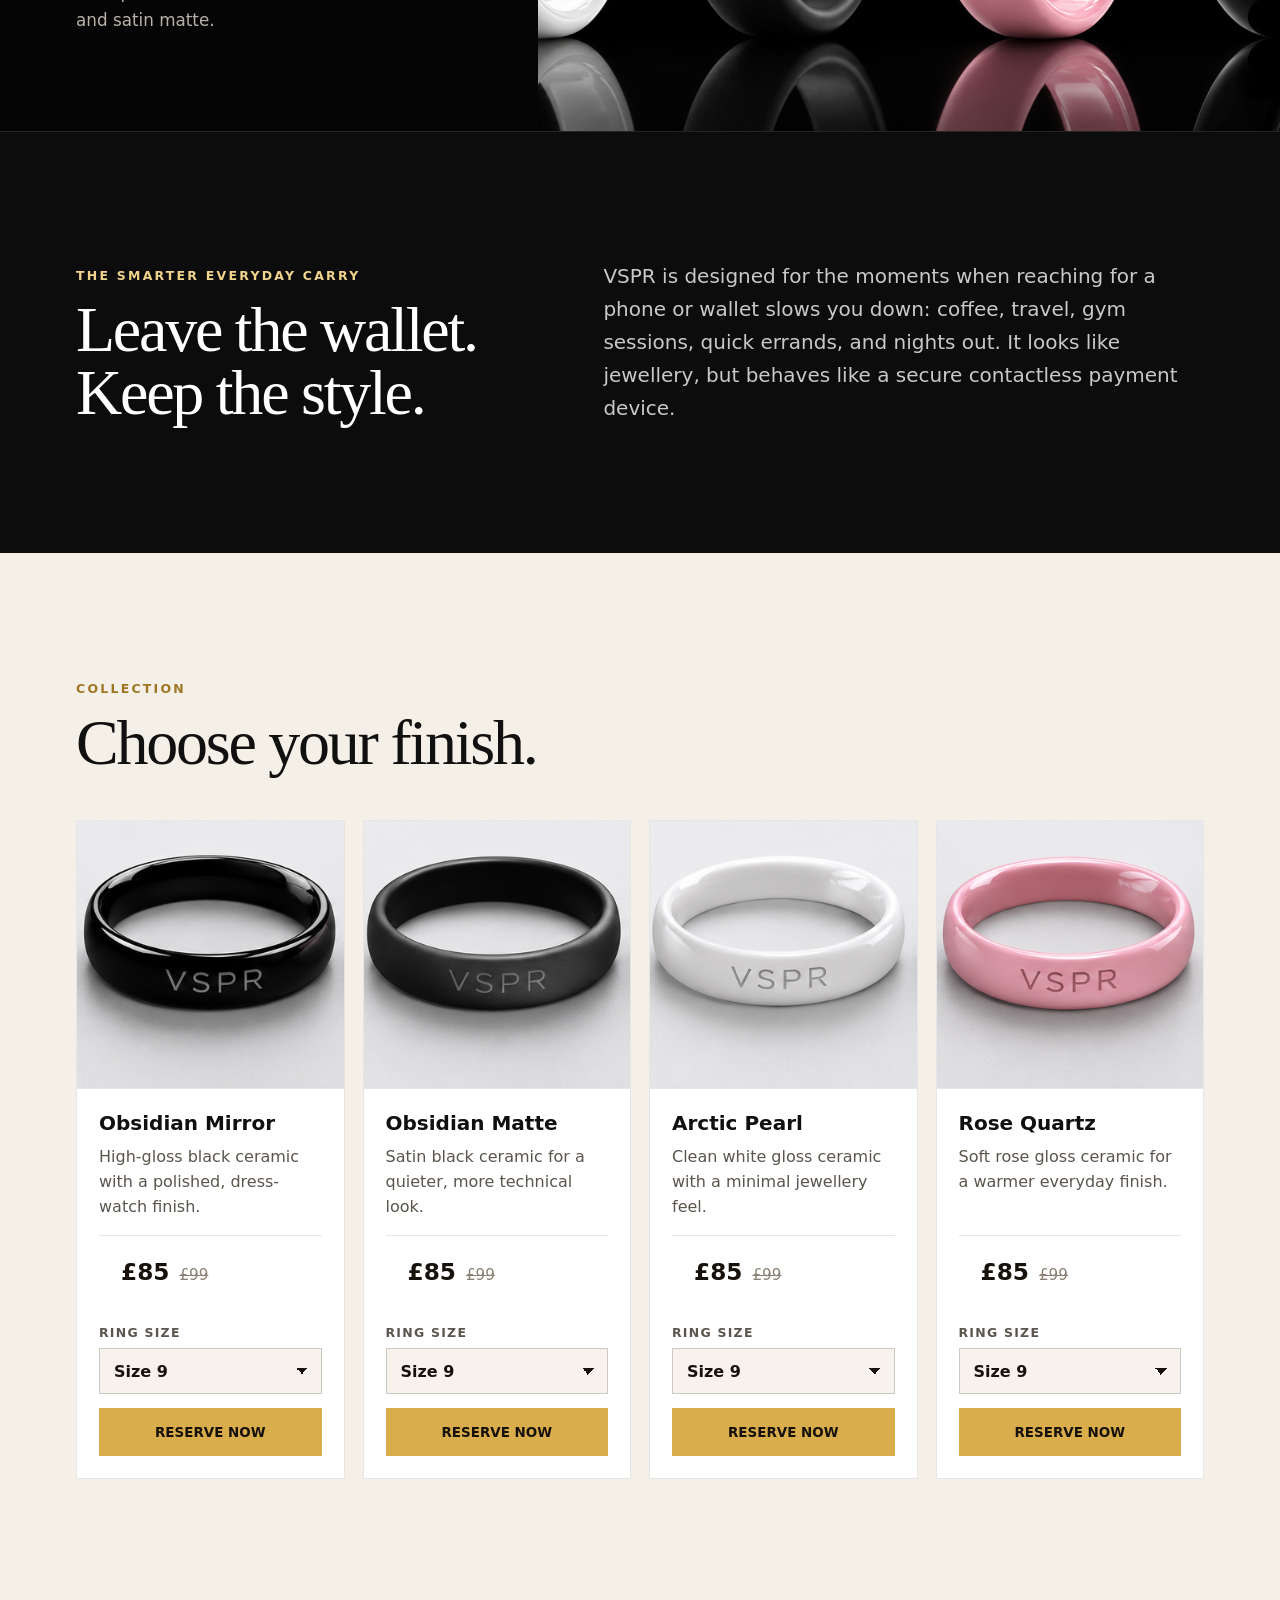
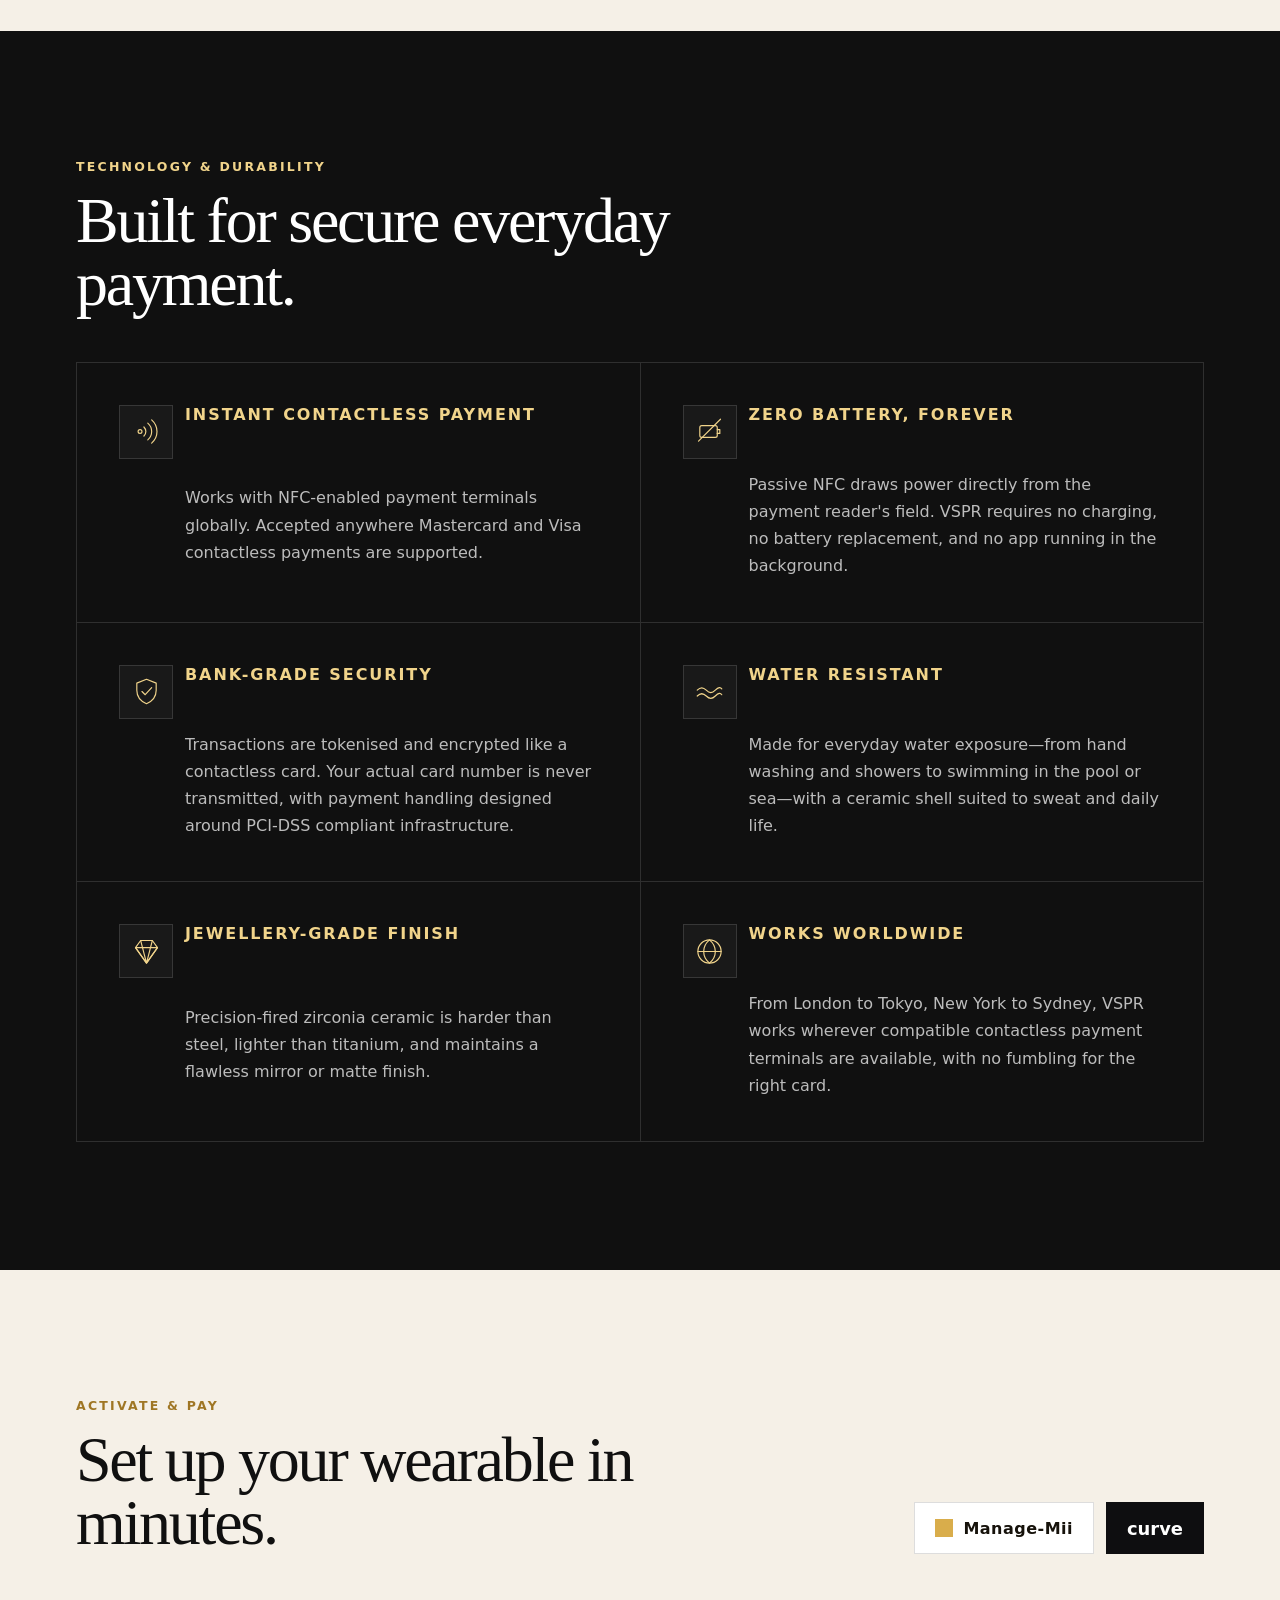
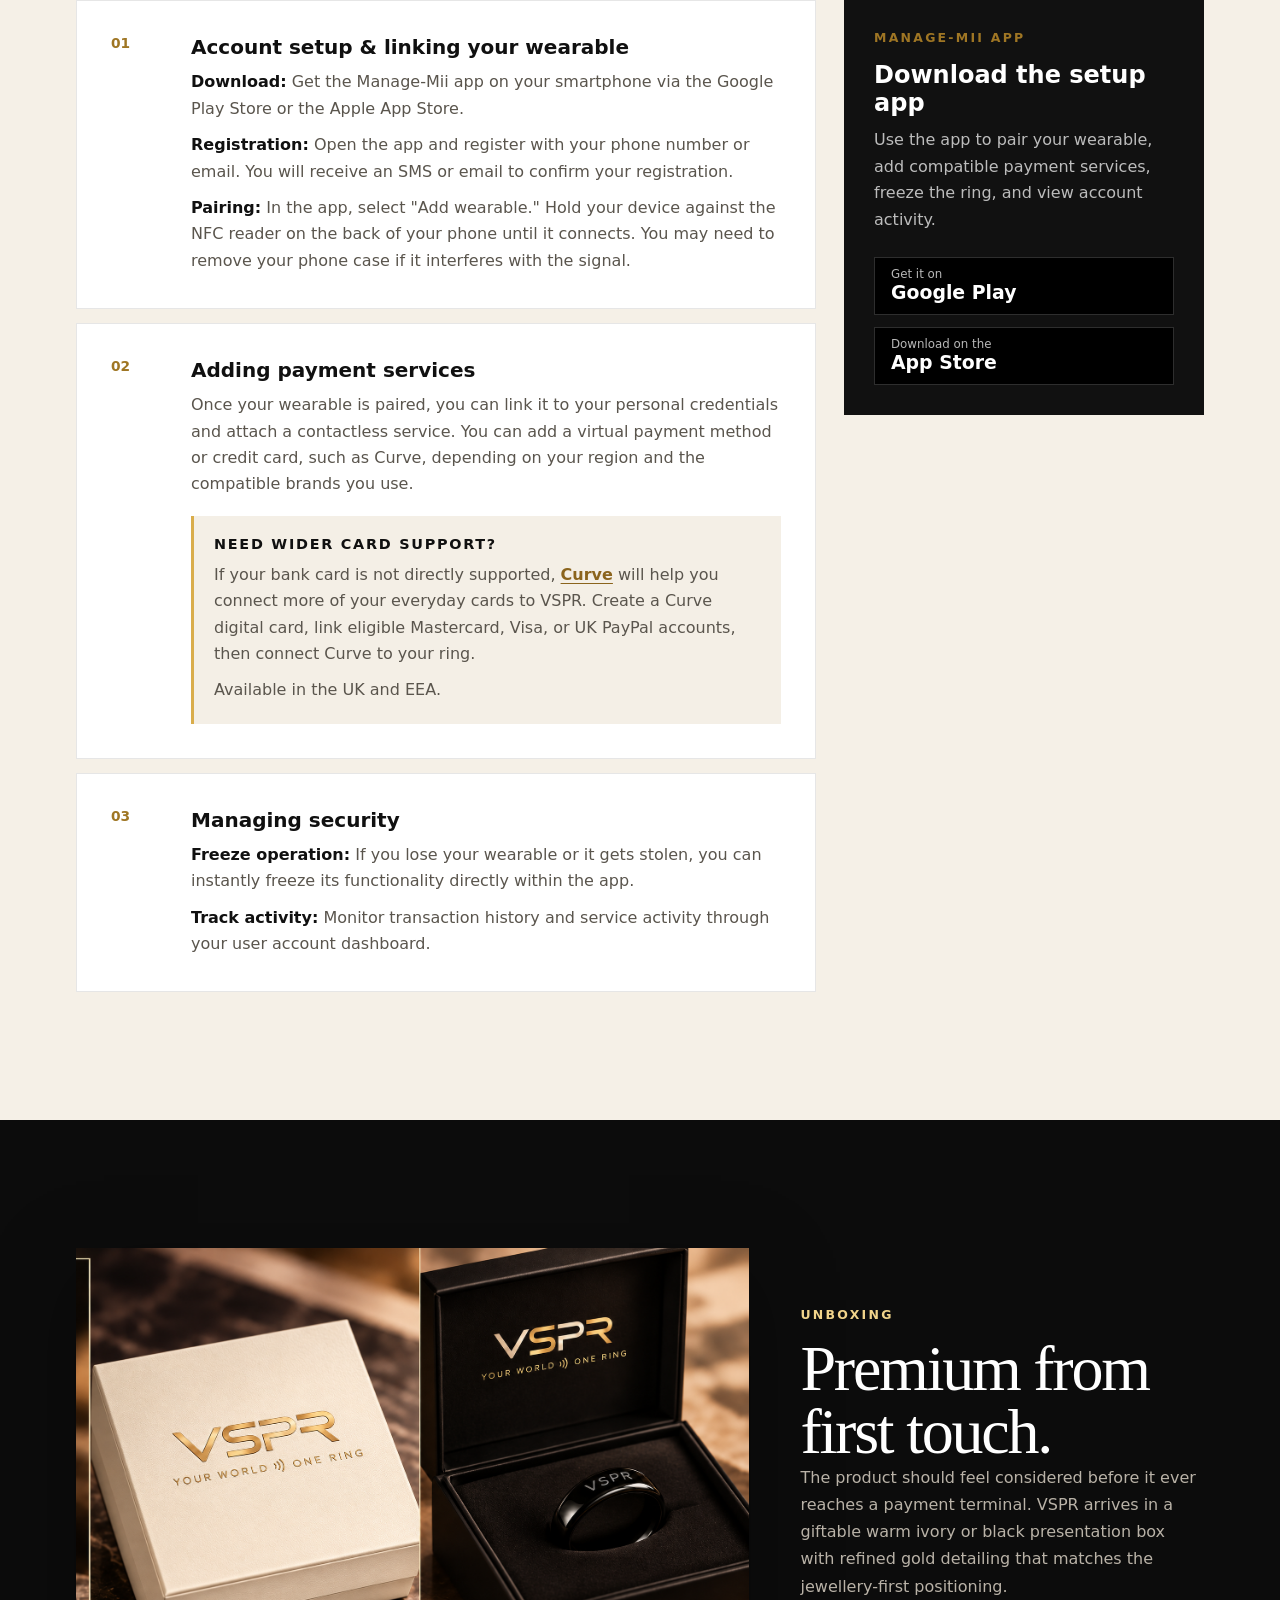
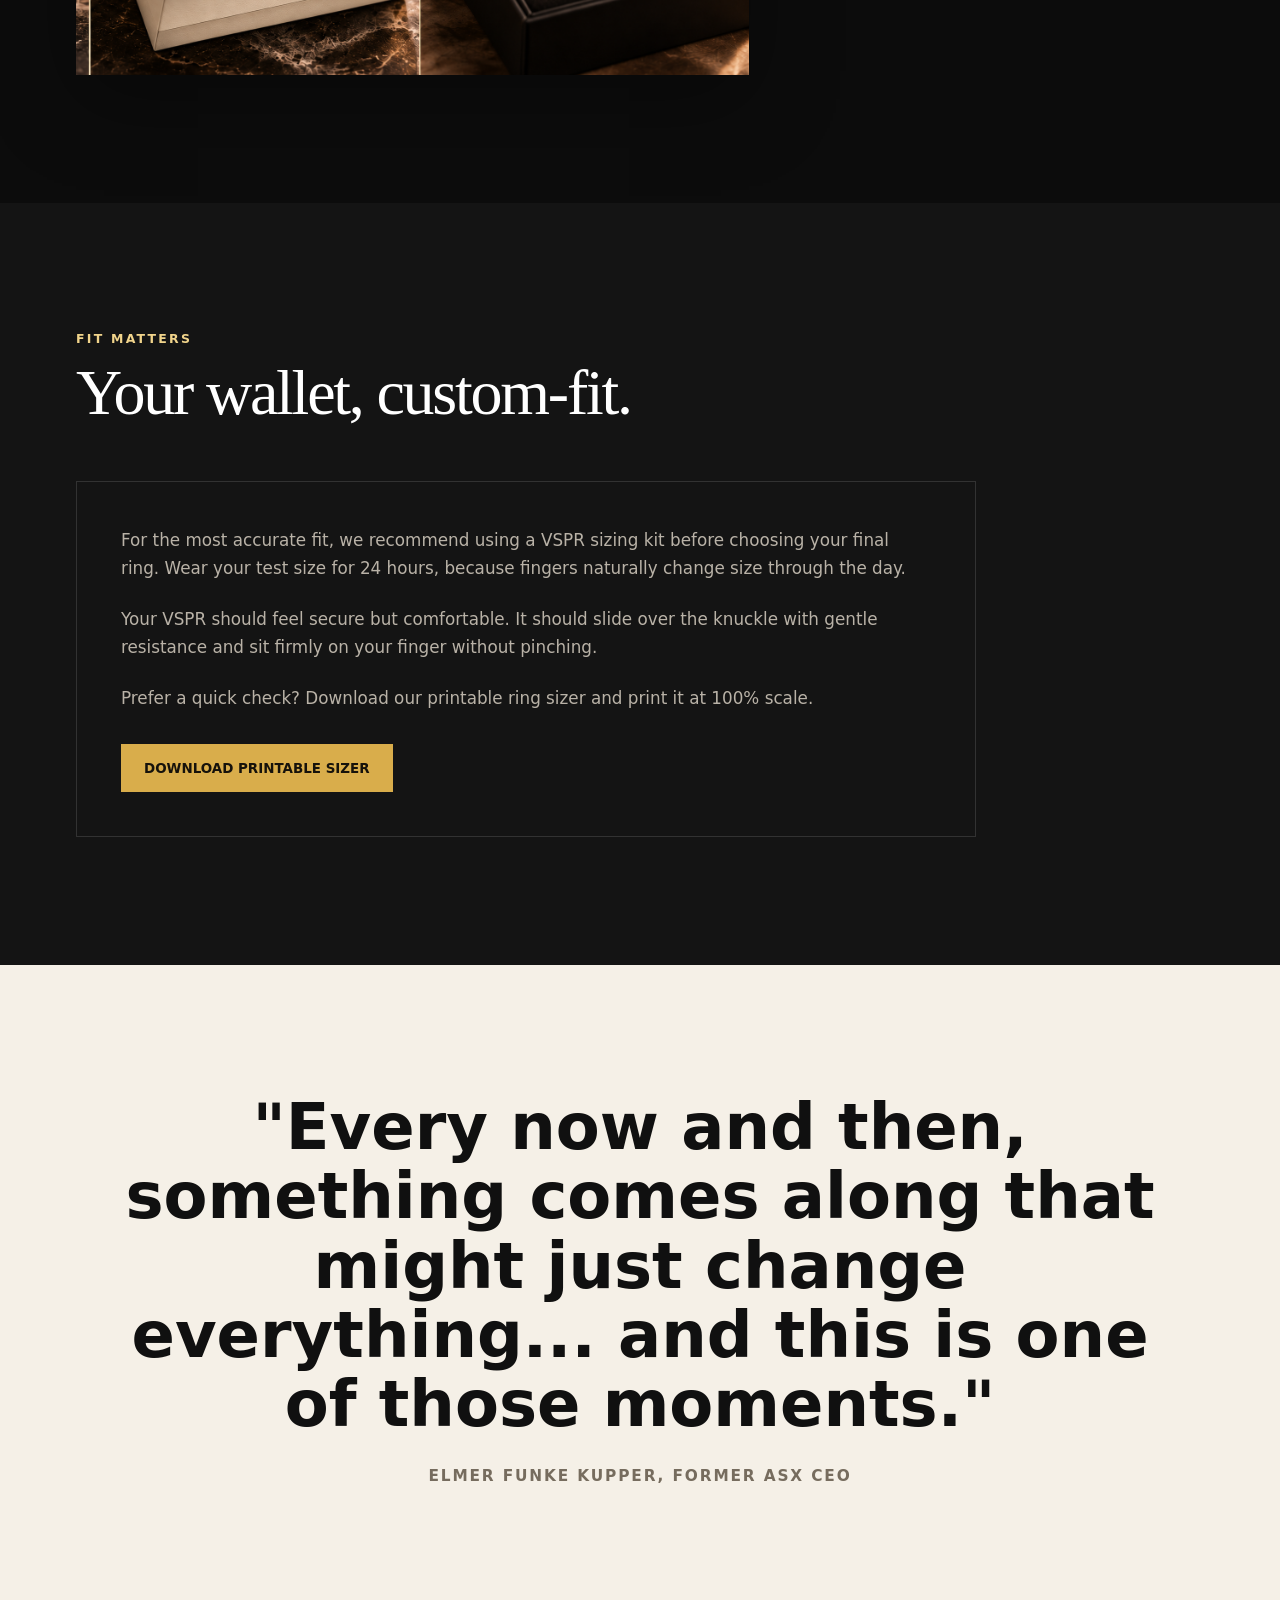
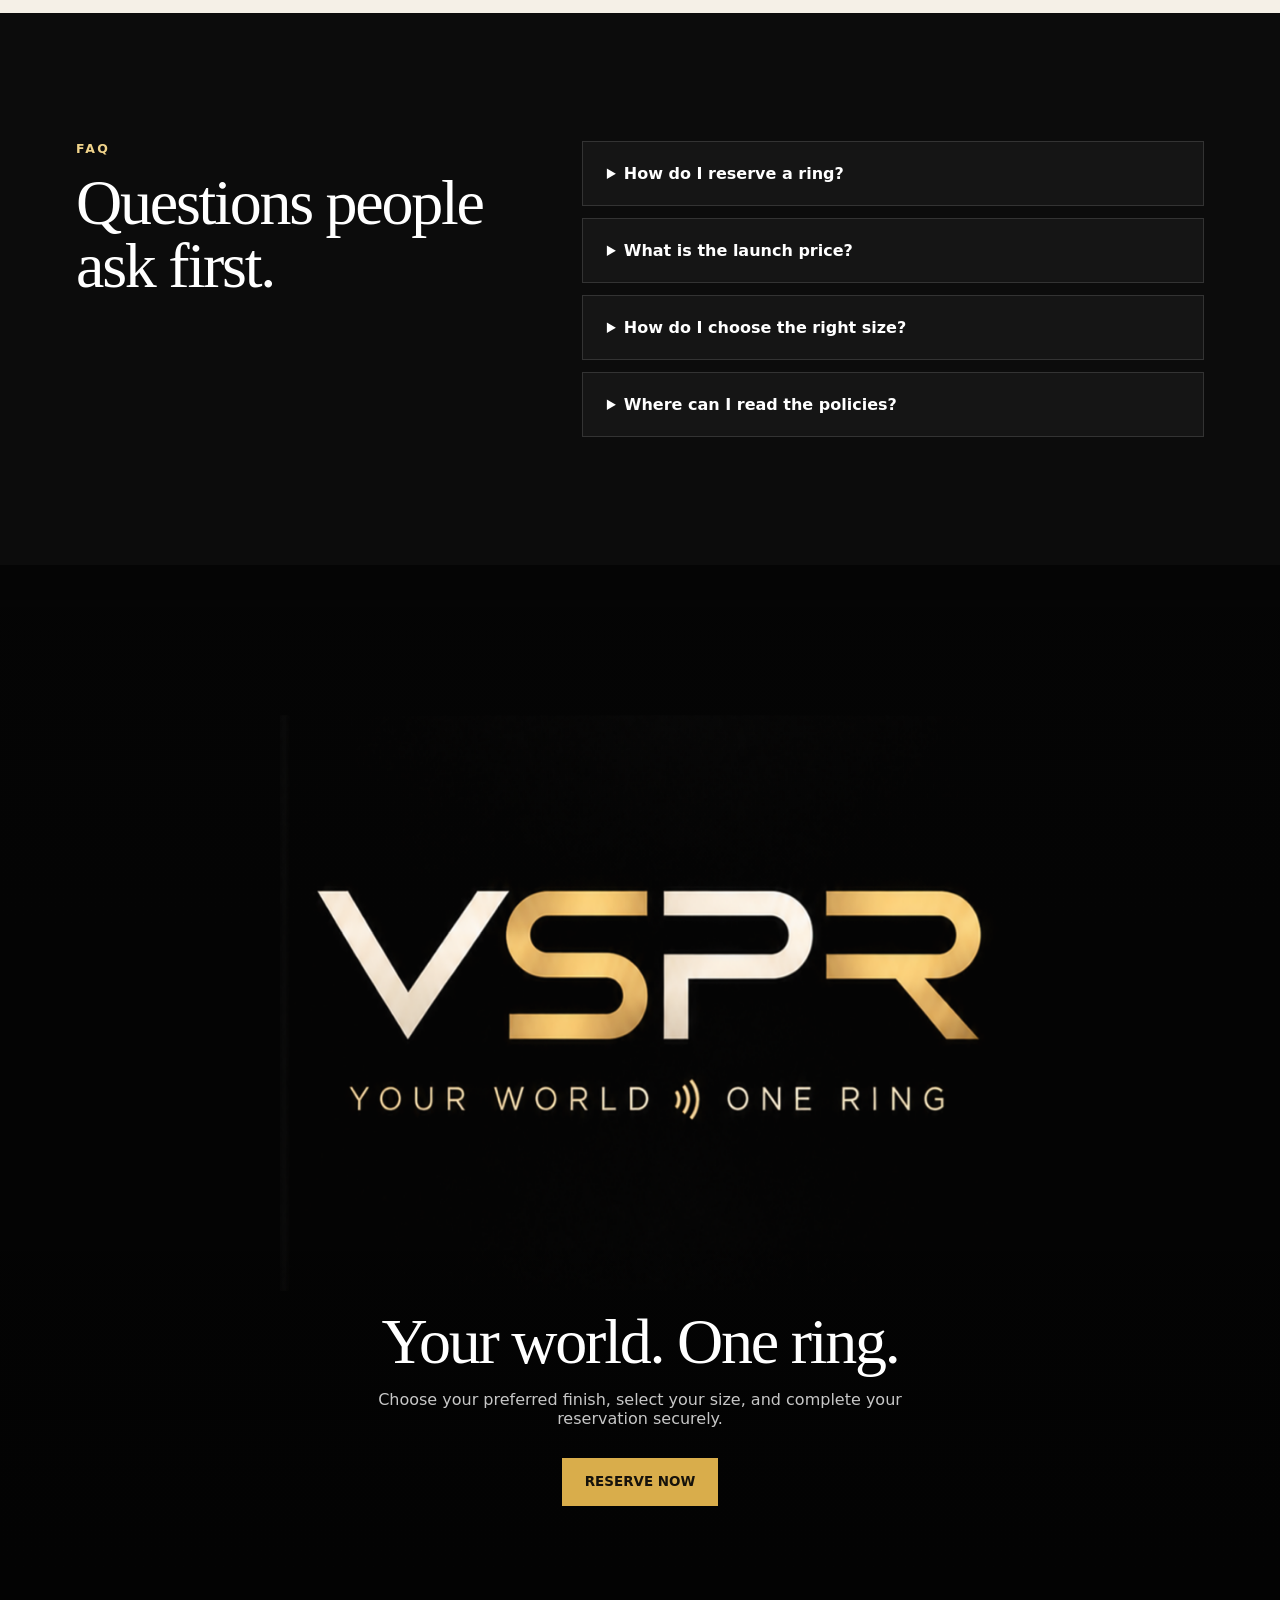
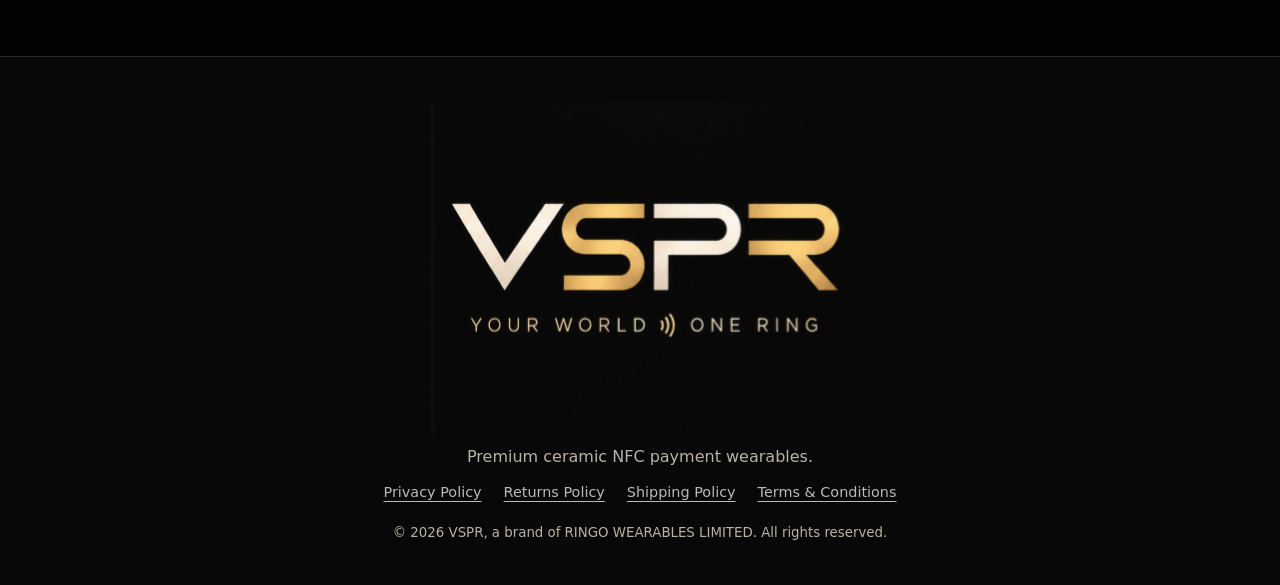
==== commit c9017485: "Add files via upload" ====
--- a/index.html
+++ b/index.html
@@ -10,7 +10,7 @@
 <body>
   <header class="site-header" data-header>
     <a class="brand" href="#top" aria-label="VSPR home">
-      <img src="vspr-lockup.png" alt="VSPR">
+      <img src="vspr-header-logo.png" alt="VSPR">
     </a>
     <button class="nav-toggle" type="button" aria-label="Open menu" aria-expanded="false" data-nav-toggle>
       <span></span>
@@ -198,32 +198,32 @@
       </div>
       <div class="feature-grid">
         <article>
-          <span aria-hidden="true">&#128246;</span>
+          <span class="feature-icon" aria-hidden="true"><svg viewBox="0 0 48 48"><circle cx="14" cy="24" r="3"></circle><path d="M20 17c4 4 4 10 0 14M26 11c8 7 8 19 0 26M32 6c11 10 11 26 0 36"></path></svg></span>
           <h3>Instant contactless payment</h3>
           <p>Works with NFC-enabled payment terminals globally. Accepted anywhere Mastercard and Visa contactless payments are supported.</p>
         </article>
         <article>
-          <span aria-hidden="true">&#128267;</span>
+          <span class="feature-icon" aria-hidden="true"><svg viewBox="0 0 48 48"><rect x="9" y="15" width="27" height="18" rx="3"></rect><path d="M36 21h4v6h-4M7 39 41 5"></path></svg></span>
           <h3>Zero battery, forever</h3>
           <p>Passive NFC draws power directly from the payment reader's field. VSPR requires no charging, no battery replacement, and no app running in the background.</p>
         </article>
         <article>
-          <span aria-hidden="true">&#128274;</span>
+          <span class="feature-icon" aria-hidden="true"><svg viewBox="0 0 48 48"><path d="M24 5 39 11v11c0 10-6 17-15 21C15 39 9 32 9 22V11l15-6Z"></path><path d="m17 24 5 5 10-11"></path></svg></span>
           <h3>Bank-grade security</h3>
           <p>Transactions are tokenised and encrypted like a contactless card. Your actual card number is never transmitted, with payment handling designed around PCI-DSS compliant infrastructure.</p>
         </article>
         <article>
-          <span aria-hidden="true">&#128167;</span>
-          <h3>IP68 water resistant</h3>
-          <p>Swim, shower, and train with confidence. VSPR is rated IP68, with a ceramic shell made for water, sweat, and daily life.</p>
-        </article>
-        <article>
-          <span aria-hidden="true">&#128142;</span>
+          <span class="feature-icon" aria-hidden="true"><svg viewBox="0 0 48 48"><path d="M5 22c5-5 9-5 14 0s9 5 14 0 8-5 10-2M5 31c5-5 9-5 14 0s9 5 14 0 8-5 10-2"></path></svg></span>
+          <h3>Water resistant</h3>
+          <p>Made for everyday water exposure—from hand washing and showers to swimming in the pool or sea—with a ceramic shell suited to sweat and daily life.</p>
+        </article>
+        <article>
+          <span class="feature-icon" aria-hidden="true"><svg viewBox="0 0 48 48"><path d="m7 18 8-11h18l8 11-17 24L7 18Z"></path><path d="m7 18 17 24 17-24M15 7l9 35 9-35M7 18h34"></path></svg></span>
           <h3>Jewellery-grade finish</h3>
           <p>Precision-fired zirconia ceramic is harder than steel, lighter than titanium, and maintains a flawless mirror or matte finish.</p>
         </article>
         <article>
-          <span aria-hidden="true">&#127758;</span>
+          <span class="feature-icon" aria-hidden="true"><svg viewBox="0 0 48 48"><circle cx="24" cy="24" r="18"></circle><path d="M6 24h36M24 6c6 5 9 11 9 18s-3 13-9 18c-6-5-9-11-9-18s3-13 9-18Z"></path></svg></span>
           <h3>Works worldwide</h3>
           <p>From London to Tokyo, New York to Sydney, VSPR works wherever compatible contactless payment terminals are available, with no fumbling for the right card.</p>
         </article>
@@ -295,12 +295,12 @@
 
     <section class="section packaging">
       <div class="packaging-image">
-        <img src="vspr-packaging.png" alt="VSPR premium black presentation box with NFC payment ring">
+        <img src="vspr-packaging.png" alt="VSPR warm ivory and black presentation boxes with NFC payment ring">
       </div>
       <div class="packaging-copy">
         <p class="eyebrow">Unboxing</p>
         <h2>Premium from first touch.</h2>
-        <p>The product should feel considered before it ever reaches a payment terminal. VSPR arrives in a giftable black presentation box with refined gold detailing that matches the jewellery-first positioning.</p>
+        <p>The product should feel considered before it ever reaches a payment terminal. VSPR arrives in a giftable warm ivory or black presentation box with refined gold detailing that matches the jewellery-first positioning.</p>
       </div>
     </section>
 
--- a/styles.css
+++ b/styles.css
@@ -493,6 +493,16 @@
   width: 54px;
 }
 
+.feature-grid .feature-icon svg {
+  fill: none;
+  height: 31px;
+  stroke: var(--gold-soft);
+  stroke-linecap: round;
+  stroke-linejoin: round;
+  stroke-width: 1.8;
+  width: 31px;
+}
+
 .feature-grid h3 {
   color: var(--gold-soft);
   font-size: 1rem;
@@ -1215,8 +1225,8 @@
   padding: 0;
 }
 .collection-reveal-image img {
-  background: #f4f3f1;
-  object-fit: contain;
+  background: #000;
+  object-fit: cover;
   min-height: 420px;
 }
 .packaging-image img {
@@ -1227,8 +1237,8 @@
 /* VSPR approved identity system — September 2026
    Primary: SIGNAL narrow wordmark. Secondary: PURE narrow wordmark. */
 .brand img {
-  height: 42px;
-  width: 176px;
+  height: 58px;
+  width: auto;
   object-fit: contain;
   mix-blend-mode: screen;
 }
@@ -1245,7 +1255,7 @@
   mix-blend-mode: screen;
 }
 @media (max-width: 720px) {
-  .brand img { height: 34px; width: 142px; }
+  .brand img { height: 46px; width: auto; }
   .final-cta > img { width: min(560px, 94vw); }
   .site-footer > img { width: min(360px, 90vw); }
   .collection-reveal-image img { min-height: 280px; }
